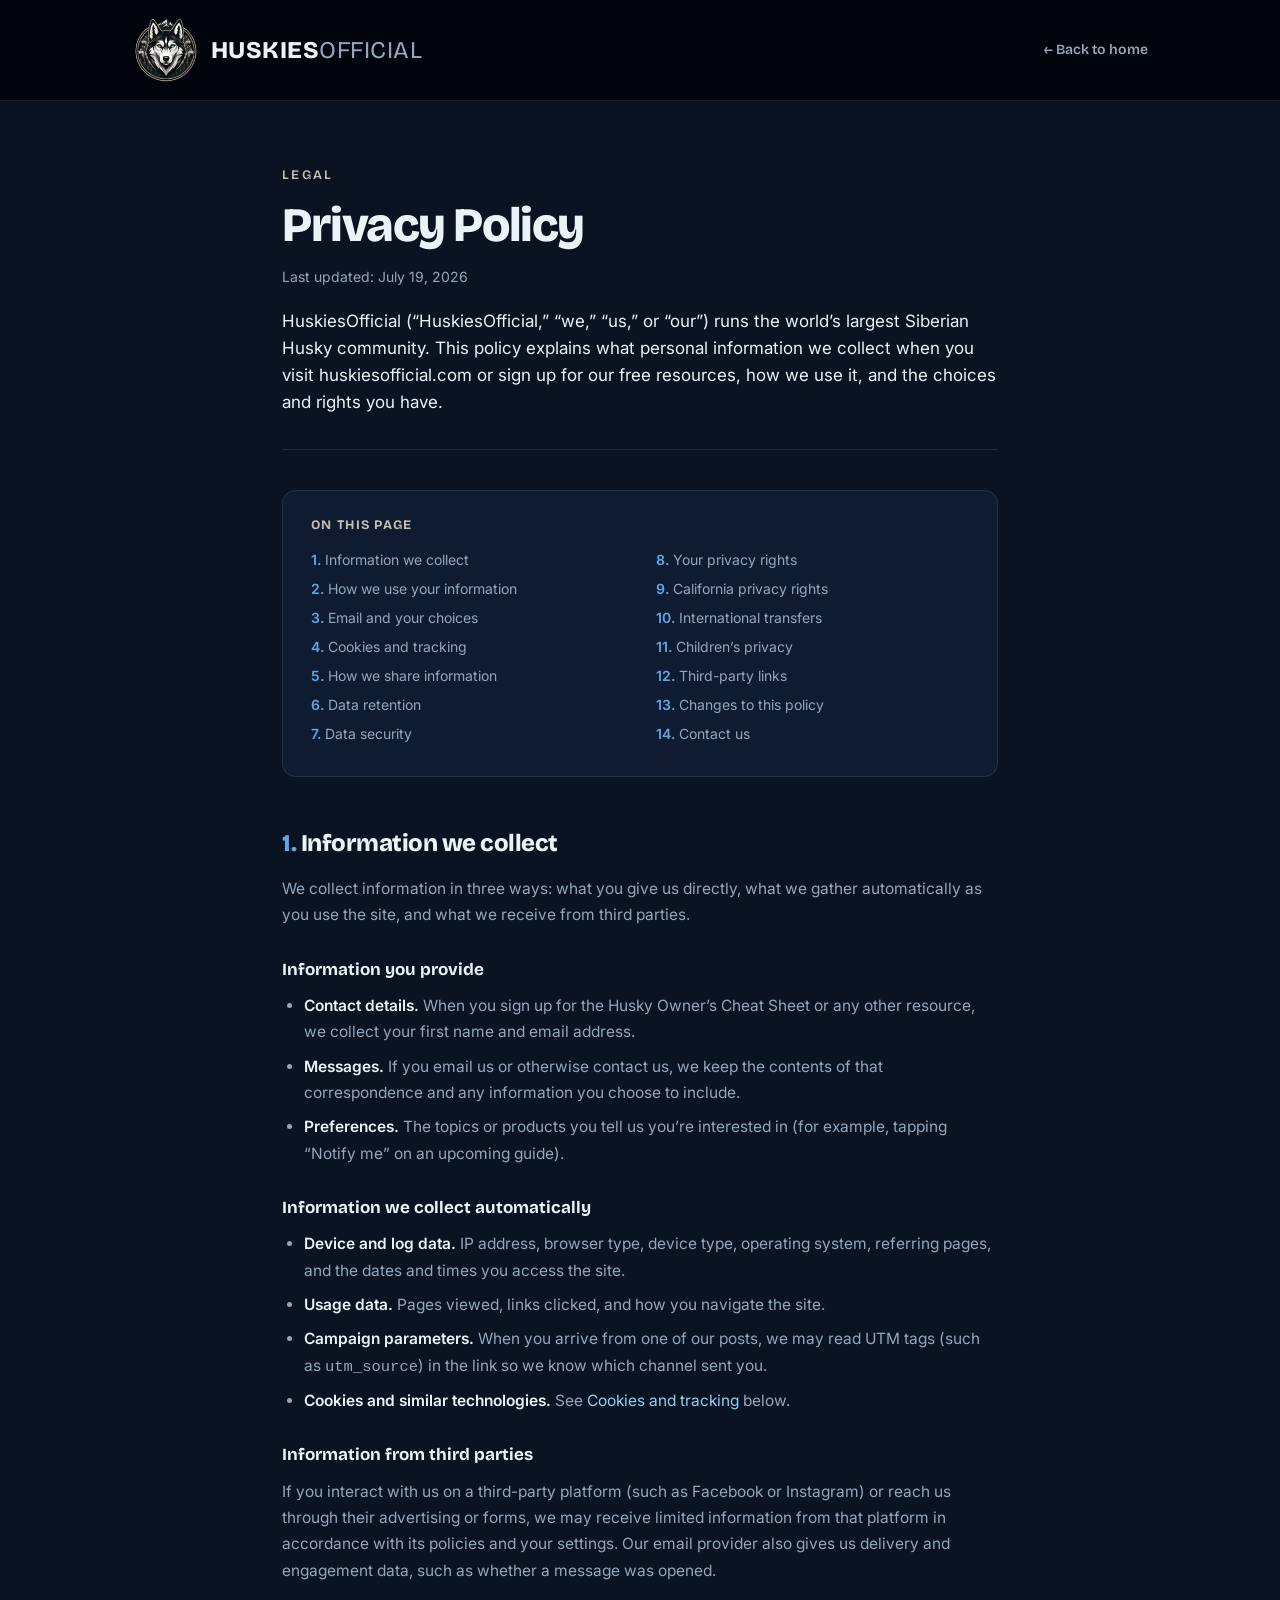
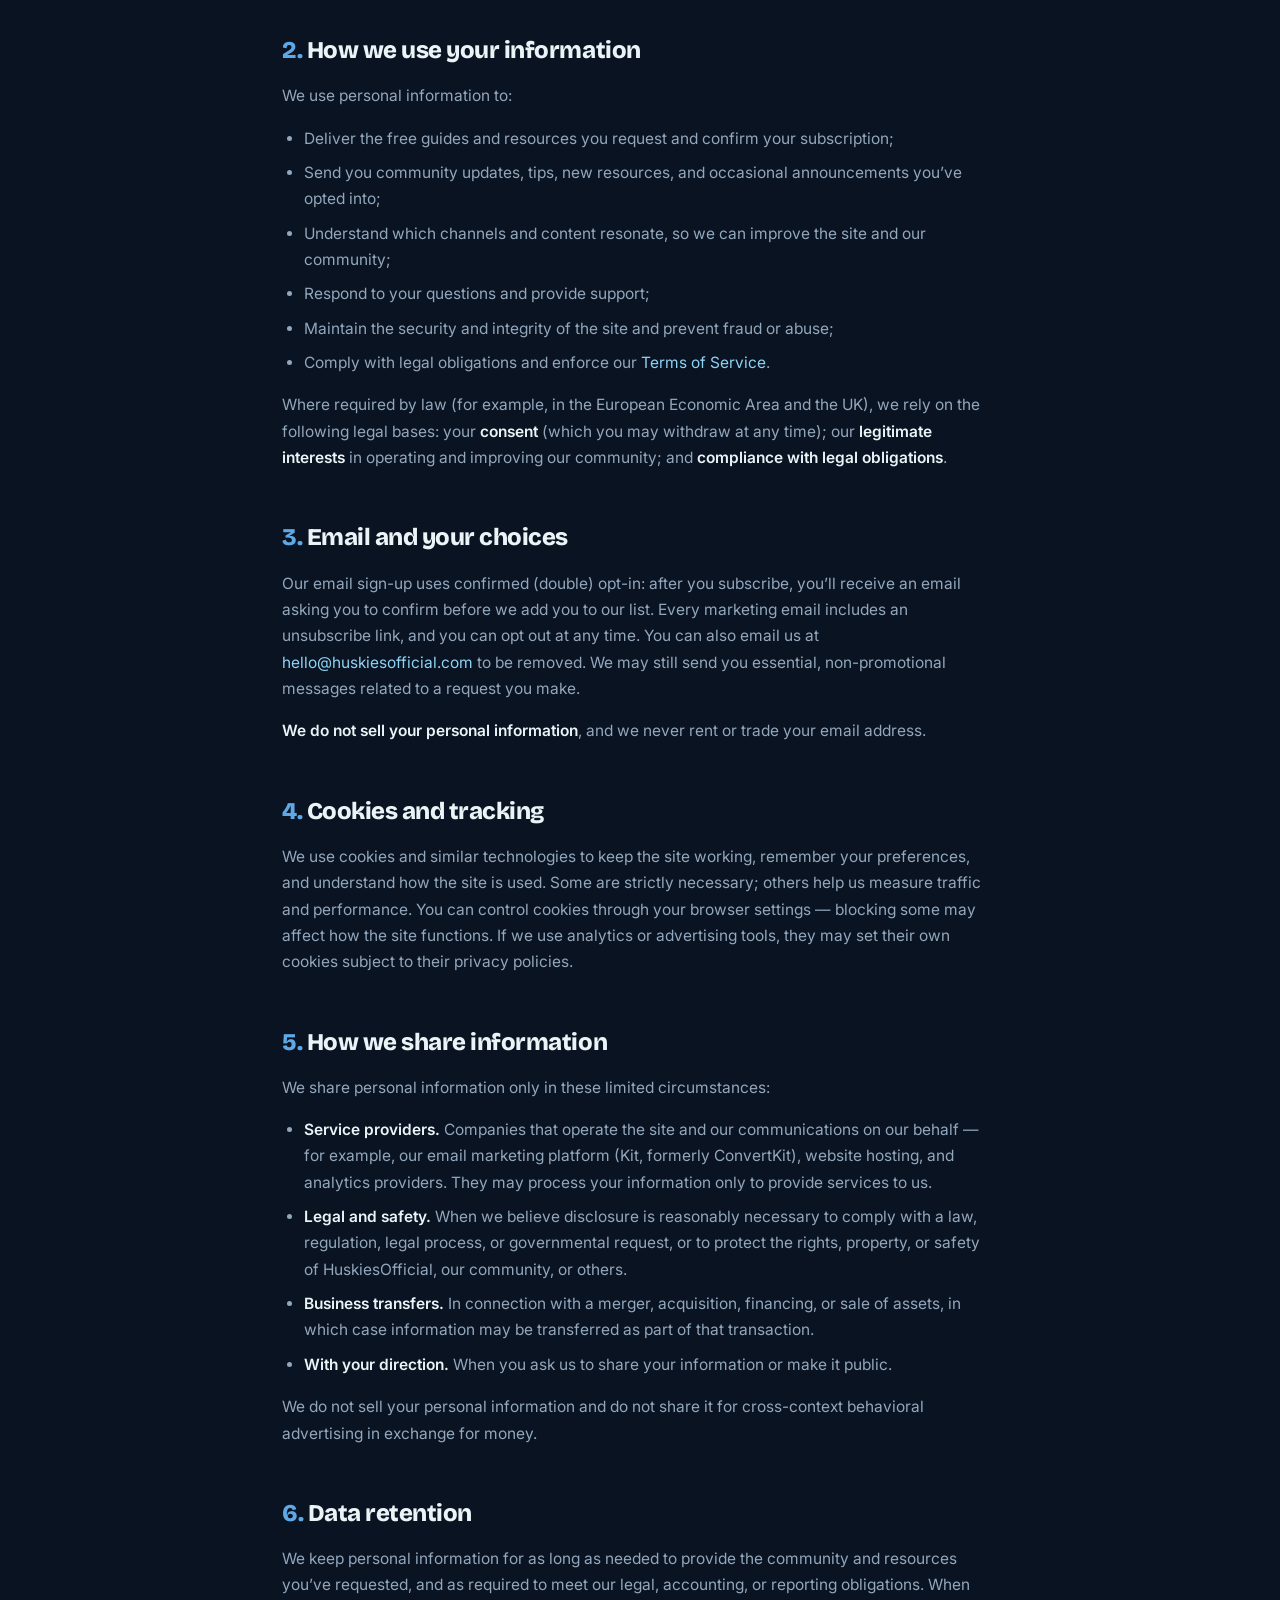
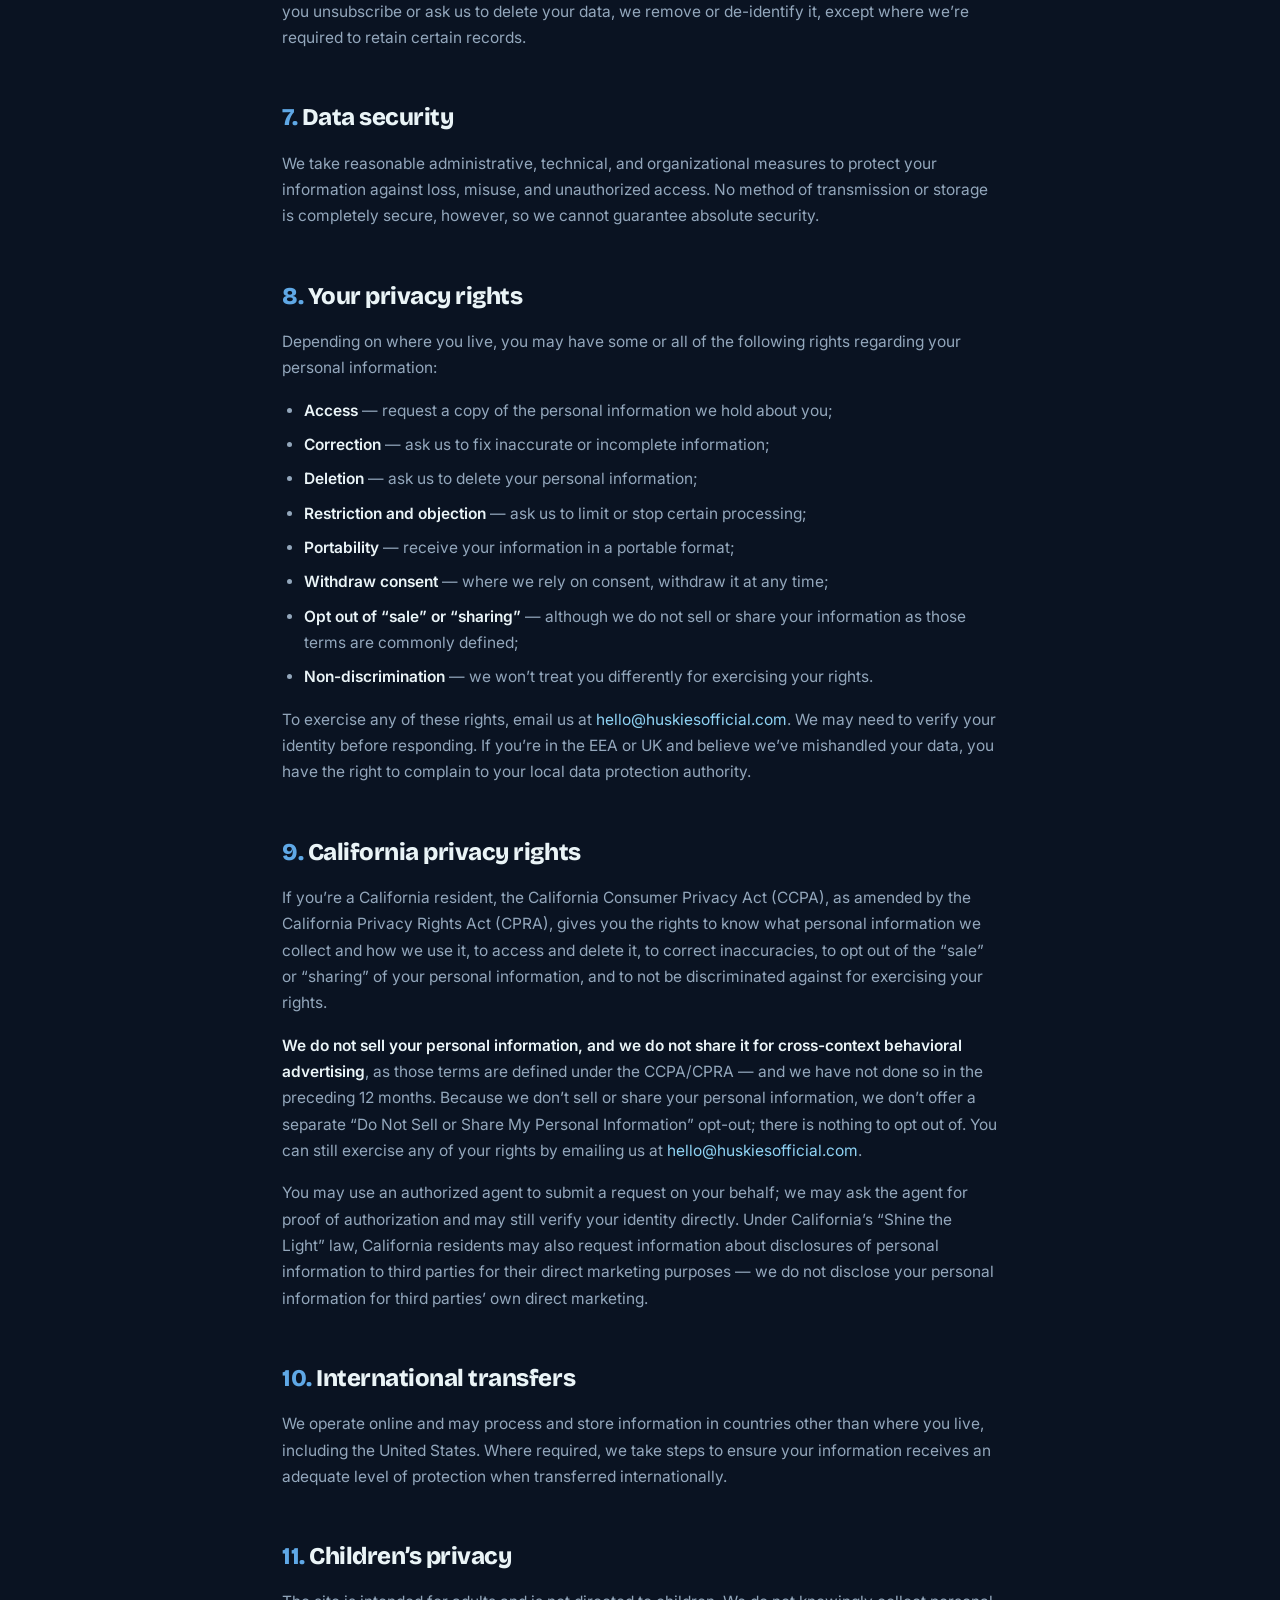
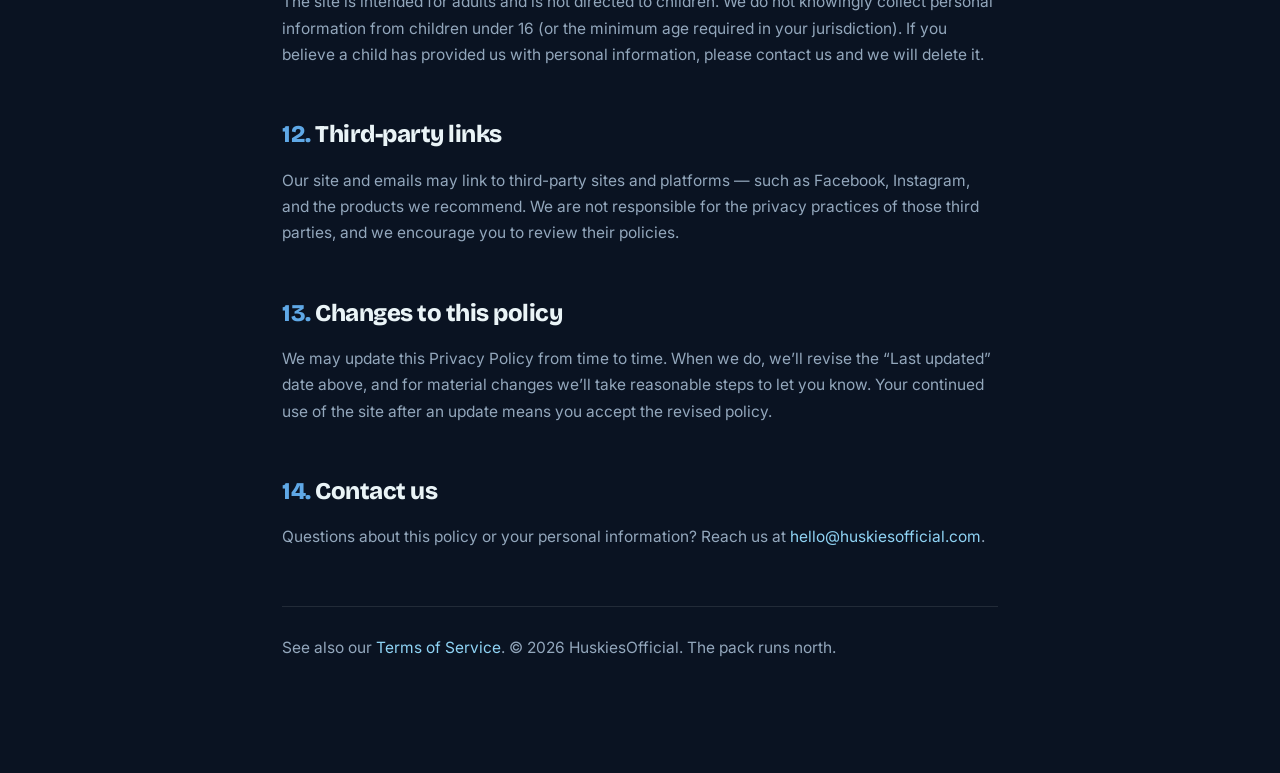
==== Privacy-Policy.html @ 5eb8716a "Add files via upload" ====
<!DOCTYPE html>
<html lang="en">
<head>
<meta charset="UTF-8" />
<meta name="viewport" content="width=device-width, initial-scale=1.0" />
<title>Privacy Policy — HuskiesOfficial</title>
<meta name="description" content="How HuskiesOfficial collects, uses, and protects your personal information." />
<meta name="robots" content="index,follow" />
<link rel="icon" href="assets/favicon.ico" />
<link rel="preconnect" href="https://fonts.googleapis.com" />
<link rel="preconnect" href="https://fonts.gstatic.com" crossorigin />
<link href="https://fonts.googleapis.com/css2?family=Bricolage+Grotesque:opsz,wght@12..96,400;12..96,600;12..96,700;12..96,800&family=Inter:wght@400;500;600&display=swap" rel="stylesheet" />
<link href="huskies.css" rel="stylesheet" />
<link href="legal.css" rel="stylesheet" />
</head>
<body>

<div class="legal-top">
  <div class="wrap">
    <a href="index.html" class="brand"><img class="brand-mark" src="assets/huskiesofficial-mark.png" alt="" /><span class="brand-text">HUSKIES<span class="official">OFFICIAL</span></span></a>
    <a href="index.html" class="legal-back">← Back to home</a>
  </div>
</div>

<div class="legal-wrap">
  <div class="legal-head">
    <span class="eyebrow">Legal</span>
    <h1>Privacy Policy</h1>
    <p class="updated">Last updated: July 19, 2026</p>
    <p class="lede">HuskiesOfficial (“HuskiesOfficial,” “we,” “us,” or “our”) runs the world’s largest Siberian Husky community. This policy explains what personal information we collect when you visit huskiesofficial.com or sign up for our free resources, how we use it, and the choices and rights you have.</p>
  </div>

  <nav class="toc" aria-label="Table of contents">
    <h2>On this page</h2>
    <ol>
      <li><a href="#collect">Information we collect</a></li>
      <li><a href="#use">How we use your information</a></li>
      <li><a href="#email">Email and your choices</a></li>
      <li><a href="#cookies">Cookies and tracking</a></li>
      <li><a href="#share">How we share information</a></li>
      <li><a href="#retention">Data retention</a></li>
      <li><a href="#security">Data security</a></li>
      <li><a href="#rights">Your privacy rights</a></li>
      <li><a href="#california">California privacy rights</a></li>
      <li><a href="#intl">International transfers</a></li>
      <li><a href="#children">Children’s privacy</a></li>
      <li><a href="#thirdparty">Third-party links</a></li>
      <li><a href="#changes">Changes to this policy</a></li>
      <li><a href="#contact">Contact us</a></li>
    </ol>
  </nav>

  <div class="legal-body">
    <h2 id="collect">Information we collect</h2>
    <p>We collect information in three ways: what you give us directly, what we gather automatically as you use the site, and what we receive from third parties.</p>
    <h3>Information you provide</h3>
    <ul>
      <li><strong>Contact details.</strong> When you sign up for the Husky Owner’s Cheat Sheet or any other resource, we collect your first name and email address.</li>
      <li><strong>Messages.</strong> If you email us or otherwise contact us, we keep the contents of that correspondence and any information you choose to include.</li>
      <li><strong>Preferences.</strong> The topics or products you tell us you’re interested in (for example, tapping “Notify me” on an upcoming guide).</li>
    </ul>
    <h3>Information we collect automatically</h3>
    <ul>
      <li><strong>Device and log data.</strong> IP address, browser type, device type, operating system, referring pages, and the dates and times you access the site.</li>
      <li><strong>Usage data.</strong> Pages viewed, links clicked, and how you navigate the site.</li>
      <li><strong>Campaign parameters.</strong> When you arrive from one of our posts, we may read UTM tags (such as <code>utm_source</code>) in the link so we know which channel sent you.</li>
      <li><strong>Cookies and similar technologies.</strong> See <a href="#cookies">Cookies and tracking</a> below.</li>
    </ul>
    <h3>Information from third parties</h3>
    <p>If you interact with us on a third-party platform (such as Facebook or Instagram) or reach us through their advertising or forms, we may receive limited information from that platform in accordance with its policies and your settings. Our email provider also gives us delivery and engagement data, such as whether a message was opened.</p>

    <h2 id="use">How we use your information</h2>
    <p>We use personal information to:</p>
    <ul>
      <li>Deliver the free guides and resources you request and confirm your subscription;</li>
      <li>Send you community updates, tips, new resources, and occasional announcements you’ve opted into;</li>
      <li>Understand which channels and content resonate, so we can improve the site and our community;</li>
      <li>Respond to your questions and provide support;</li>
      <li>Maintain the security and integrity of the site and prevent fraud or abuse;</li>
      <li>Comply with legal obligations and enforce our <a href="Terms-of-Service.html">Terms of Service</a>.</li>
    </ul>
    <p>Where required by law (for example, in the European Economic Area and the UK), we rely on the following legal bases: your <strong>consent</strong> (which you may withdraw at any time); our <strong>legitimate interests</strong> in operating and improving our community; and <strong>compliance with legal obligations</strong>.</p>

    <h2 id="email">Email and your choices</h2>
    <p>Our email sign-up uses confirmed (double) opt-in: after you subscribe, you’ll receive an email asking you to confirm before we add you to our list. Every marketing email includes an unsubscribe link, and you can opt out at any time. You can also email us at <a href="mailto:hello@huskiesofficial.com">hello@huskiesofficial.com</a> to be removed. We may still send you essential, non-promotional messages related to a request you make.</p>
    <p><strong>We do not sell your personal information</strong>, and we never rent or trade your email address.</p>

    <h2 id="cookies">Cookies and tracking</h2>
    <p>We use cookies and similar technologies to keep the site working, remember your preferences, and understand how the site is used. Some are strictly necessary; others help us measure traffic and performance. You can control cookies through your browser settings — blocking some may affect how the site functions. If we use analytics or advertising tools, they may set their own cookies subject to their privacy policies.</p>

    <h2 id="share">How we share information</h2>
    <p>We share personal information only in these limited circumstances:</p>
    <ul>
      <li><strong>Service providers.</strong> Companies that operate the site and our communications on our behalf — for example, our email marketing platform (Kit, formerly ConvertKit), website hosting, and analytics providers. They may process your information only to provide services to us.</li>
      <li><strong>Legal and safety.</strong> When we believe disclosure is reasonably necessary to comply with a law, regulation, legal process, or governmental request, or to protect the rights, property, or safety of HuskiesOfficial, our community, or others.</li>
      <li><strong>Business transfers.</strong> In connection with a merger, acquisition, financing, or sale of assets, in which case information may be transferred as part of that transaction.</li>
      <li><strong>With your direction.</strong> When you ask us to share your information or make it public.</li>
    </ul>
    <p>We do not sell your personal information and do not share it for cross-context behavioral advertising in exchange for money.</p>

    <h2 id="retention">Data retention</h2>
    <p>We keep personal information for as long as needed to provide the community and resources you’ve requested, and as required to meet our legal, accounting, or reporting obligations. When you unsubscribe or ask us to delete your data, we remove or de-identify it, except where we’re required to retain certain records.</p>

    <h2 id="security">Data security</h2>
    <p>We take reasonable administrative, technical, and organizational measures to protect your information against loss, misuse, and unauthorized access. No method of transmission or storage is completely secure, however, so we cannot guarantee absolute security.</p>

    <h2 id="rights">Your privacy rights</h2>
    <p>Depending on where you live, you may have some or all of the following rights regarding your personal information:</p>
    <ul>
      <li><strong>Access</strong> — request a copy of the personal information we hold about you;</li>
      <li><strong>Correction</strong> — ask us to fix inaccurate or incomplete information;</li>
      <li><strong>Deletion</strong> — ask us to delete your personal information;</li>
      <li><strong>Restriction and objection</strong> — ask us to limit or stop certain processing;</li>
      <li><strong>Portability</strong> — receive your information in a portable format;</li>
      <li><strong>Withdraw consent</strong> — where we rely on consent, withdraw it at any time;</li>
      <li><strong>Opt out of “sale” or “sharing”</strong> — although we do not sell or share your information as those terms are commonly defined;</li>
      <li><strong>Non-discrimination</strong> — we won’t treat you differently for exercising your rights.</li>
    </ul>
    <p>To exercise any of these rights, email us at <a href="mailto:hello@huskiesofficial.com">hello@huskiesofficial.com</a>. We may need to verify your identity before responding. If you’re in the EEA or UK and believe we’ve mishandled your data, you have the right to complain to your local data protection authority.</p>

    <h2 id="california">California privacy rights</h2>
    <p>If you’re a California resident, the California Consumer Privacy Act (CCPA), as amended by the California Privacy Rights Act (CPRA), gives you the rights to know what personal information we collect and how we use it, to access and delete it, to correct inaccuracies, to opt out of the “sale” or “sharing” of your personal information, and to not be discriminated against for exercising your rights.</p>
    <p><strong>We do not sell your personal information, and we do not share it for cross-context behavioral advertising</strong>, as those terms are defined under the CCPA/CPRA — and we have not done so in the preceding 12 months. Because we don’t sell or share your personal information, we don’t offer a separate “Do Not Sell or Share My Personal Information” opt-out; there is nothing to opt out of. You can still exercise any of your rights by emailing us at <a href="mailto:hello@huskiesofficial.com">hello@huskiesofficial.com</a>.</p>
    <p>You may use an authorized agent to submit a request on your behalf; we may ask the agent for proof of authorization and may still verify your identity directly. Under California’s “Shine the Light” law, California residents may also request information about disclosures of personal information to third parties for their direct marketing purposes — we do not disclose your personal information for third parties’ own direct marketing.</p>

    <h2 id="intl">International transfers</h2>
    <p>We operate online and may process and store information in countries other than where you live, including the United States. Where required, we take steps to ensure your information receives an adequate level of protection when transferred internationally.</p>

    <h2 id="children">Children’s privacy</h2>
    <p>The site is intended for adults and is not directed to children. We do not knowingly collect personal information from children under 16 (or the minimum age required in your jurisdiction). If you believe a child has provided us with personal information, please contact us and we will delete it.</p>

    <h2 id="thirdparty">Third-party links</h2>
    <p>Our site and emails may link to third-party sites and platforms — such as Facebook, Instagram, and the products we recommend. We are not responsible for the privacy practices of those third parties, and we encourage you to review their policies.</p>

    <h2 id="changes">Changes to this policy</h2>
    <p>We may update this Privacy Policy from time to time. When we do, we’ll revise the “Last updated” date above, and for material changes we’ll take reasonable steps to let you know. Your continued use of the site after an update means you accept the revised policy.</p>

    <h2 id="contact">Contact us</h2>
    <p>Questions about this policy or your personal information? Reach us at <a href="mailto:hello@huskiesofficial.com">hello@huskiesofficial.com</a>.</p>

    <div class="legal-foot">
      <p>See also our <a href="Terms-of-Service.html">Terms of Service</a>. © 2026 HuskiesOfficial. The pack runs north.</p>
    </div>
  </div>
</div>

</body>
</html>
---- huskies.css ----
/* HuskiesOfficial — landing page
   Aligned to Brand Guide v1.0. Dark-mode arctic-night system.
   Color direction: icy blues & snowy whites (husky-blue as primary accent
   in place of the brand's teal/violet, per current direction). Heterochromia
   blue+amber retained as the ownable detail (logo + eye motif only). */
:root{
  /* structural dark-mode surfaces */
  --night:#0A1322;
  --night-2:#0E1B30;
  --night-3:#132238;
  /* icy-blue accent scale (husky-blue → cool cyan) */
  --husky-blue:#5FA8E6;
  --ice-cyan:#8FD3F4;
  --ice-violet:#9FB6FF;
  --husky-amber:#E8A33D;   /* partner to blue — heterochromia only, never alone */
  /* neutrals from the logo system */
  --bone:#C8BEAF;
  --bone-dim:oklch(0.72 0.02 85 / 0.5);
  --ice:#EAF4F7;
  --snow-gray:#93A7BC;
  --line:oklch(1 0 0 / 0.10);
  --line-2:oklch(1 0 0 / 0.16);
  /* layout tokens */
  --wrap:1060px;
  --gutter:22px;
  --pad-y:72px;
  --r-card:14px;
  --r-ctl:10px;
  --r-pill:99px;
}
*{box-sizing:border-box;margin:0;padding:0}
html{scroll-behavior:smooth}
section[id],header[id]{scroll-margin-top:84px}
#join{scroll-margin-top:108px}
.visually-hidden{position:absolute!important;width:1px;height:1px;padding:0;margin:-1px;overflow:hidden;clip:rect(0 0 0 0);white-space:nowrap;border:0}
.hp-field{position:absolute!important;left:-9999px;top:auto;width:1px;height:1px;overflow:hidden}
a:focus-visible,button:focus-visible,input:focus-visible,[tabindex]:focus-visible{outline:2px solid var(--husky-blue);outline-offset:2px;border-radius:4px}
.skip-link{position:fixed;top:-60px;left:12px;z-index:100;background:var(--husky-blue);color:var(--night);font-family:"Bricolage Grotesque",sans-serif;font-weight:700;font-size:14px;padding:10px 16px;border-radius:8px;transition:top .2s}
.skip-link:focus{top:12px}
@media(prefers-reduced-motion:no-preference){body.reveal-on [data-reveal]{opacity:0;transform:translateY(26px);transition:opacity .7s ease,transform .7s cubic-bezier(.22,1,.36,1)}body.reveal-on [data-reveal].in{opacity:1;transform:none}}
body{font-family:"Inter",sans-serif;background:var(--night);color:var(--ice);-webkit-font-smoothing:antialiased;line-height:1.55}
a{color:var(--ice-cyan);text-decoration:none;transition:color .15s}
a:hover{color:var(--husky-blue)}
.wrap{max-width:var(--wrap);margin:0 auto;padding:0 var(--gutter)}
.h-disp{font-family:"Bricolage Grotesque",sans-serif;font-weight:800;letter-spacing:-.02em;line-height:1.02}
.eyebrow{font-family:"Bricolage Grotesque",sans-serif;font-size:13px;font-weight:600;letter-spacing:.18em;text-transform:uppercase;color:var(--bone)}
/* gradient text — reserved for ONE word in the H1 */
.grad{background:linear-gradient(100deg,var(--husky-blue),var(--ice-cyan) 55%,var(--ice-violet));-webkit-background-clip:text;background-clip:text;color:transparent}
.section{padding:var(--pad-y) 0}
.section-head{max-width:600px;margin:0 auto 52px;text-align:center}
.section-head h2{font-family:"Bricolage Grotesque",sans-serif;font-weight:800;font-size:42px;letter-spacing:-.025em;line-height:1.05;margin:14px 0 12px}
.section-head p{font-size:17px;color:var(--snow-gray)}

/* brand lockups (real logo assets) */
.brand{display:inline-flex;align-items:center;gap:11px}
.brand-mark{height:68px;width:68px;display:block}
.brand-text{font-family:"Bricolage Grotesque",sans-serif;font-weight:800;font-size:24px;letter-spacing:.02em;color:var(--ice);line-height:1}
.brand-text .official{font-weight:400;color:var(--snow-gray)}
.footer .brand-mark{height:68px;width:68px}
.hero-badge{width:82px;height:82px;display:block;margin-bottom:22px;filter:drop-shadow(0 8px 24px oklch(0.10 0.03 252 / .6))}
.cta-lockup{height:130px;width:auto;display:block;margin:0 auto 26px}

/* placeholder */
.ph{position:relative;background:repeating-linear-gradient(115deg,#16273f 0 22px,#12213a 22px 44px)}
.ph-label{position:absolute;inset:0;display:flex;align-items:center;justify-content:center;text-align:center;font-family:ui-monospace,"SF Mono",Menlo,monospace;font-size:12px;letter-spacing:.04em;text-transform:uppercase;color:var(--husky-blue);opacity:.65;padding:1em}

/* ============ NAV ============ */
.nav{position:fixed;top:0;left:0;right:0;z-index:30;transition:background .25s,border-color .25s,padding .2s}
.nav.scrolled{background:oklch(0.08 0.03 252 / .82);backdrop-filter:blur(12px);-webkit-backdrop-filter:blur(12px);border-bottom:1px solid var(--line)}
.nav.scrolled .wrap{padding-top:14px;padding-bottom:14px}
.nav .wrap{display:flex;align-items:center;justify-content:space-between;padding-top:22px;padding-bottom:22px}
.nav-links{display:flex;align-items:center;gap:30px}
.nav-links a{font-size:15px;font-weight:500;color:var(--snow-gray)}
.nav-links a:hover{color:var(--ice)}
.nav-cta{font-family:"Bricolage Grotesque",sans-serif;font-size:14px;font-weight:600;color:var(--night)!important;background:var(--husky-blue);padding:10px 18px;border-radius:var(--r-pill)}
.nav-cta:hover{background:var(--ice-cyan)}
.nav-toggle{display:none;flex-direction:column;justify-content:center;gap:5px;width:44px;height:44px;padding:10px;background:none;border:none;cursor:pointer;margin:-10px -10px -10px 0}
.nav-toggle span{display:block;height:2px;width:100%;background:var(--ice);border-radius:2px;transition:transform .25s,opacity .2s}
.nav-toggle[aria-expanded="true"] span:nth-child(1){transform:translateY(7px) rotate(45deg)}
.nav-toggle[aria-expanded="true"] span:nth-child(2){opacity:0}
.nav-toggle[aria-expanded="true"] span:nth-child(3){transform:translateY(-7px) rotate(-45deg)}
.mobile-menu{display:none;flex-direction:column;gap:2px;padding:8px var(--gutter) 18px;background:oklch(0.08 0.03 252 / .92);backdrop-filter:blur(12px);-webkit-backdrop-filter:blur(12px);border-bottom:1px solid var(--line)}
.mobile-menu a{font-family:"Bricolage Grotesque",sans-serif;font-size:17px;font-weight:600;color:var(--ice);padding:13px 4px}
.mobile-menu a.nav-cta{color:var(--night)!important;background:var(--husky-blue);text-align:center;margin-top:8px;padding:13px}

/* ============ AURORA HERO ============ */
.hero{position:relative;min-height:820px;display:flex;flex-direction:column;overflow:hidden;background:var(--night)}
.hero-main{position:relative;z-index:2;flex:1;display:flex;align-items:center;width:100%}
.sky{position:absolute;inset:0;z-index:0;overflow:hidden}
.stars{position:absolute;inset:0;background-image:radial-gradient(1.4px 1.4px at 20% 30%,#fff,transparent),radial-gradient(1.2px 1.2px at 70% 20%,#dfeefc,transparent),radial-gradient(1.3px 1.3px at 40% 60%,#fff,transparent),radial-gradient(1px 1px at 85% 45%,#cfe4f7,transparent),radial-gradient(1.5px 1.5px at 60% 75%,#fff,transparent),radial-gradient(1px 1px at 12% 78%,#dfeefc,transparent),radial-gradient(1.2px 1.2px at 92% 68%,#fff,transparent),radial-gradient(1px 1px at 33% 12%,#cfe4f7,transparent);opacity:.55}
/* zebra stripe motif — signature diagonal from direction 2 */
.zebra{position:absolute;inset:0;background-image:repeating-linear-gradient(115deg,oklch(0.74 0.11 235 / .07) 0 13px,transparent 13px,transparent 30px);mix-blend-mode:screen;pointer-events:none}
.aurora{position:absolute;border-radius:50%;filter:blur(70px);opacity:.55;will-change:transform}
.aurora.a1{width:760px;height:420px;left:-8%;top:-14%;background:radial-gradient(closest-side,oklch(0.72 0.12 235 / .9),transparent);animation:drift1 16s ease-in-out infinite alternate}
.aurora.a2{width:640px;height:380px;right:-6%;top:-6%;background:radial-gradient(closest-side,oklch(0.70 0.10 285 / .8),transparent);animation:drift2 22s ease-in-out infinite alternate}
.aurora.a3{width:520px;height:300px;left:38%;top:-18%;background:radial-gradient(closest-side,oklch(0.80 0.10 205 / .7),transparent);animation:drift1 19s ease-in-out infinite alternate-reverse}
@keyframes drift1{from{transform:translate3d(0,0,0) scale(1)}to{transform:translate3d(60px,40px,0) scale(1.12)}}
@keyframes drift2{from{transform:translate3d(0,0,0) scale(1.05)}to{transform:translate3d(-50px,30px,0) scale(0.95)}}
.ridge{position:absolute;left:0;right:0;bottom:0;z-index:1;width:100%;height:220px;display:block}
.hero-scrim{position:absolute;inset:0;z-index:1;background:linear-gradient(180deg,oklch(0.12 0.03 252 / .35) 0%,transparent 30%,oklch(0.10 0.03 252 / .55) 78%,var(--night) 100%)}
.hero-main .wrap{display:grid;grid-template-columns:1.05fr 430px;gap:52px;align-items:center;width:100%;padding-top:120px;padding-bottom:44px}
/* docked community band */
.hero-band{position:relative;z-index:3;width:100%;padding:20px 0 28px;border-top:1px solid var(--line);background:oklch(0.08 0.03 252 / .5);backdrop-filter:blur(8px);-webkit-backdrop-filter:blur(8px)}
.striphead{display:flex;align-items:center;justify-content:space-between;margin-bottom:14px}
.striphead .t{font-family:"Bricolage Grotesque",sans-serif;font-weight:600;font-size:13px;letter-spacing:.12em;text-transform:uppercase;color:var(--husky-blue)}
.striphead .live{display:inline-flex;align-items:center;gap:7px;font-size:12.5px;color:var(--snow-gray)}
.striphead .live i{width:7px;height:7px;border-radius:50%;background:#5fe6a8;box-shadow:0 0 8px #5fe6a8;display:block}
.hero-band .feed-nav{background:var(--night-2)}
.hero-band .fpost{flex-basis:210px}
.hero-copy .eyebrow{display:block;margin-bottom:20px}
.hero h1{font-family:"Bricolage Grotesque",sans-serif;font-weight:800;font-size:76px;line-height:.98;letter-spacing:-.035em;margin-bottom:22px}
.hero-lede{font-size:20px;line-height:1.5;color:var(--ice);max-width:470px}
.hero-lede strong{color:#fff}

/* capture card (no shadow — 1px border per brand) */
.capture{background:var(--night-2);border:1px solid var(--line-2);border-radius:var(--r-card);padding:32px}
.capture.flash{animation:captureFlash 1.4s ease}
@keyframes captureFlash{0%,100%{box-shadow:0 0 0 0 oklch(0.68 0.11 245 / 0)}30%{box-shadow:0 0 0 4px oklch(0.68 0.11 245 / .5)}}
.capture-badge{display:inline-flex;align-items:center;gap:7px;font-family:"Bricolage Grotesque",sans-serif;font-size:12px;font-weight:600;letter-spacing:.1em;text-transform:uppercase;color:var(--husky-blue);border:1px solid var(--line-2);padding:6px 12px;border-radius:var(--r-pill);margin-bottom:16px}
.capture h2{font-family:"Bricolage Grotesque",sans-serif;font-size:25px;font-weight:800;letter-spacing:-.02em;line-height:1.12;margin-bottom:9px}
.capture-sub{font-size:14.5px;color:var(--snow-gray);margin-bottom:20px;line-height:1.45}
.form{display:flex;flex-direction:column;gap:10px}
.form-row{display:grid;grid-template-columns:1fr 1fr;gap:10px}
.form-row .input{width:100%;min-width:0}
.input{font-family:inherit;font-size:16px;padding:15px 16px;border-radius:var(--r-ctl);border:1px solid var(--line-2);background:oklch(1 0 0 / 0.06);color:#fff;outline:none;transition:border-color .15s,background .15s}
.input::placeholder{color:var(--snow-gray)}
.input:focus{border-color:var(--husky-blue);background:oklch(1 0 0 / 0.10)}
.btn{font-family:"Bricolage Grotesque",sans-serif;font-size:16px;font-weight:600;color:var(--night);background:var(--husky-blue);border:none;border-radius:var(--r-ctl);padding:15px;cursor:pointer;transition:transform .12s,background .15s,box-shadow .15s,opacity .15s}
.btn:hover:not(:disabled){transform:translateY(-1px);background:var(--ice-cyan);box-shadow:0 12px 30px -12px oklch(0.68 0.11 245 / .7)}
.btn:disabled{opacity:.5;cursor:not-allowed}
.capture-fine{font-size:12px;color:var(--snow-gray);margin-top:13px;line-height:1.5}
.form-err{font-size:13px;color:oklch(0.72 0.17 25);margin-top:2px}
.success{display:flex;gap:12px;align-items:flex-start;padding:4px 2px}
.success .check{flex:none;width:32px;height:32px;border-radius:50%;background:var(--husky-blue);color:var(--night);display:grid;place-items:center;font-weight:800}
.success strong{display:block;font-size:16px;font-family:"Bricolage Grotesque",sans-serif}
.success p{font-size:13.5px;color:var(--snow-gray);margin-top:3px}

/* ============ STAT BAR ============ */
.statbar{background:var(--night-2);border-top:1px solid var(--line);border-bottom:1px solid var(--line)}
.statbar .wrap{display:flex;align-items:center;gap:46px}
.stat-lead{flex:none;display:flex;flex-direction:column;gap:8px;padding:34px 46px 34px 0;border-right:1px solid var(--line)}
.stat-eyebrow{font-family:"Bricolage Grotesque",sans-serif;font-size:12px;font-weight:600;letter-spacing:.16em;text-transform:uppercase;color:var(--husky-blue)}
.stat-lead strong{font-family:"Bricolage Grotesque",sans-serif;font-size:66px;font-weight:800;letter-spacing:-.03em;line-height:.85;color:var(--ice)}
.stat-lead-sub{font-size:14px;color:var(--snow-gray);max-width:210px;line-height:1.4}
.stat-break{flex:1;display:grid;grid-template-columns:repeat(4,1fr);gap:20px}
.stat-break .stat{padding:0;border:none;gap:4px;display:flex;flex-direction:column}
.stat-break .stat b{font-family:"Bricolage Grotesque",sans-serif;font-size:27px;font-weight:800;letter-spacing:-.02em;line-height:1;color:var(--ice)}
.stat span{font-size:13.5px;color:var(--snow-gray)}

/* ============ CARDS (cheat sheet / soon) ============ */
.cards-3,.pack-grid,.soon-grid,.gear-grid{display:grid;grid-template-columns:repeat(3,1fr);gap:20px}
.gcard{background:var(--night-2);border:1px solid var(--line);border-radius:var(--r-card);padding:30px 26px;transition:border-color .18s,transform .2s ease,box-shadow .2s ease}
.gcard:hover{border-color:var(--line-2);transform:translateY(-4px);box-shadow:0 18px 44px -26px oklch(0.06 0.03 252 / .95)}
.gcard .ic{font-size:26px;width:54px;height:54px;border-radius:12px;background:oklch(0.68 0.11 245 / .12);display:grid;place-items:center;margin-bottom:20px}
.gcard .ic svg{width:28px;height:28px;stroke:var(--husky-blue);fill:none}
.gcard h3{font-family:"Bricolage Grotesque",sans-serif;font-size:20px;font-weight:800;letter-spacing:-.01em;margin-bottom:10px}
.gcard p{font-size:15px;color:var(--snow-gray);line-height:1.55}

/* ============ FIND YOUR PACK ============ */
.den{position:relative;background:var(--night-2);border:1px solid var(--line);border-radius:var(--r-card);overflow:hidden;display:flex;flex-direction:column;transition:border-color .18s,transform .2s ease,box-shadow .2s ease}
.den:hover{border-color:var(--line-2);transform:translateY(-4px);box-shadow:0 18px 44px -26px oklch(0.06 0.03 252 / .95)}
.den-photo{height:180px;overflow:hidden}.den-photo img{width:100%;height:100%;object-fit:cover;display:block}
.den-tag{position:absolute;top:14px;left:14px;font-family:"Bricolage Grotesque",sans-serif;font-size:11px;font-weight:600;letter-spacing:.06em;text-transform:uppercase;color:var(--night);background:var(--ice-cyan);padding:5px 11px;border-radius:var(--r-pill);z-index:2}
.den-body{padding:24px 26px 28px;display:flex;flex-direction:column;flex:1}
.den-body h3{font-family:"Bricolage Grotesque",sans-serif;font-size:21px;font-weight:800;letter-spacing:-.01em;margin-bottom:10px}
.den-body p{font-size:14.5px;color:var(--snow-gray);line-height:1.55;flex:1}
.den-link{margin-top:18px;font-family:"Bricolage Grotesque",sans-serif;font-weight:600;font-size:15px}

/* ============ COMMUNITY FEED (filmstrip carousel) ============ */
.feed{position:relative}
.feed-track{display:flex;gap:16px;overflow-x:auto;scroll-snap-type:x mandatory;scroll-behavior:smooth;padding:4px;-ms-overflow-style:none;scrollbar-width:none}
.feed-track::-webkit-scrollbar{display:none}
.fpost{position:relative;flex:0 0 258px;scroll-snap-align:start;display:block;background:var(--night-3);border:1px solid var(--line);border-radius:var(--r-card);overflow:hidden;cursor:pointer;transition:transform .18s,border-color .18s}
.fpost:hover{transform:translateY(-4px);border-color:var(--line-2)}
.fpost-img{position:relative;width:100%;aspect-ratio:1/1;background:repeating-linear-gradient(115deg,#16273f 0 22px,#12213a 22px 44px)}
.fpost-img img{width:100%;height:100%;object-fit:cover;display:block}
.fpost-img .lbl{position:absolute;inset:0;display:flex;align-items:center;justify-content:center;font-family:ui-monospace,"SF Mono",Menlo,monospace;font-size:11px;letter-spacing:.04em;text-transform:uppercase;color:var(--husky-blue);opacity:.6;text-align:center;padding:1em}
.fsrc{position:absolute;top:10px;right:10px;width:26px;height:26px;border-radius:50%;display:grid;place-items:center;font-family:"Bricolage Grotesque",sans-serif;font-weight:800;font-size:13px;color:#fff;z-index:2}
.fsrc.fb{background:oklch(0.55 0.15 265 / .92)}
.fsrc.ig{background:linear-gradient(135deg,#8a3ab9,#e95950 55%,#fccc63)}
.fpost-cap{position:absolute;left:0;right:0;bottom:0;padding:26px 14px 12px;font-size:13px;line-height:1.4;color:#fff;background:linear-gradient(0deg,oklch(0.08 0.03 252 / .92),transparent);opacity:0;transition:opacity .2s}
.fpost:hover .fpost-cap{opacity:1}
.fpost-likes{display:flex;align-items:center;gap:5px;font-size:12.5px;color:var(--ice);margin-top:6px;font-weight:600}
.feed-nav{position:absolute;top:calc(50% - 20px);transform:translateY(-50%);width:46px;height:46px;border-radius:50%;background:var(--night-2);border:1px solid var(--line-2);color:var(--ice);font-size:20px;display:grid;place-items:center;cursor:pointer;z-index:4;transition:background .15s,border-color .15s}
.feed-nav:hover{background:var(--night-3);border-color:var(--husky-blue)}
.feed-nav.prev{left:-14px}
.feed-nav.next{right:-14px}
.feed-foot{display:flex;justify-content:center;margin-top:26px}
.feed-cta{font-family:"Bricolage Grotesque",sans-serif;font-weight:600;font-size:15px;color:var(--night);background:var(--husky-blue);border-radius:var(--r-pill);padding:12px 24px}
.feed-cta:hover{background:var(--ice-cyan)}
@media(max-width:900px){.fpost{flex-basis:72vw}.feed-nav{display:none}}

/* ============ RITUALS ============ */
.rituals{background:var(--night-2)}
.ritual-grid{display:grid;grid-template-columns:repeat(4,1fr);gap:16px}
.ritual{background:var(--night-3);border:1px solid var(--line);border-radius:var(--r-card);padding:24px 22px}
.ritual .day{font-family:"Bricolage Grotesque",sans-serif;font-size:17px;font-weight:800;color:var(--ice-cyan);margin-bottom:7px}
.ritual p{font-size:14px;color:var(--snow-gray)}

/* ============ COMING SOON ============ */
.soon{background:var(--night-2);border:1px solid var(--line);border-radius:var(--r-card);padding:30px 26px;display:flex;flex-direction:column;transition:border-color .18s,transform .2s ease,box-shadow .2s ease}
.soon:hover{border-color:var(--line-2);transform:translateY(-4px);box-shadow:0 18px 44px -26px oklch(0.06 0.03 252 / .95)}
/* ============ FAQ ============ */
.faq-list{max-width:760px;margin:0 auto;display:flex;flex-direction:column;gap:12px}
.faq{background:var(--night-2);border:1px solid var(--line);border-radius:var(--r-card);overflow:hidden;transition:border-color .18s}
.faq[open]{border-color:var(--line-2)}
.faq summary{list-style:none;cursor:pointer;padding:22px 26px;font-family:"Bricolage Grotesque",sans-serif;font-weight:700;font-size:17px;color:var(--ice);display:flex;justify-content:space-between;align-items:center;gap:18px;transition:color .15s}
.faq summary::-webkit-details-marker{display:none}
.faq summary::after{content:"+";font-size:24px;font-weight:400;line-height:1;color:var(--husky-blue);flex:none}
.faq[open] summary::after{content:"\2013"}
.faq summary:hover{color:var(--ice-cyan)}
.faq-a{padding:0 26px 22px;font-size:15px;color:var(--snow-gray);line-height:1.6}
.soon .tag{align-self:flex-start;font-family:"Bricolage Grotesque",sans-serif;font-size:11px;font-weight:600;letter-spacing:.08em;text-transform:uppercase;color:var(--ice-violet);border:1px solid var(--line-2);padding:5px 11px;border-radius:var(--r-pill);margin-bottom:18px}
.soon h3{font-family:"Bricolage Grotesque",sans-serif;font-size:20px;font-weight:800;letter-spacing:-.01em;margin-bottom:10px}
.soon p{font-size:14.5px;color:var(--snow-gray);line-height:1.55;flex:1;margin-bottom:20px}
.notify{font-family:"Bricolage Grotesque",sans-serif;font-size:14.5px;font-weight:600;color:var(--ice);background:transparent;border:1px solid var(--line-2);border-radius:var(--r-ctl);padding:12px;cursor:pointer;transition:background .15s,border-color .15s,color .15s}
.notify:hover{background:oklch(1 0 0 / 0.05);border-color:var(--husky-blue)}
.notify.on{background:oklch(0.68 0.11 245 / .14);border-color:var(--husky-blue);color:var(--ice-cyan)}

/* ============ GEAR (dormant → affiliate-on) ============ */
.gear{background:var(--night-2)}
body:not(.affiliate-on) .gear{display:none}
.gitem{background:var(--night-3);border:1px solid var(--line);border-radius:var(--r-card);overflow:hidden}
.gitem-photo{height:170px}
.gitem-body{padding:24px 26px 26px}
.gitem-body h3{font-family:"Bricolage Grotesque",sans-serif;font-size:19px;font-weight:800;margin-bottom:9px}
.gitem-body p{font-size:14.5px;color:var(--snow-gray);line-height:1.55;margin-bottom:16px}
.gear-note{text-align:center;font-size:13px;color:var(--snow-gray);max-width:660px;margin:40px auto 0;line-height:1.6}

/* ============ FINAL CTA ============ */
.finalcta{position:relative;overflow:hidden;text-align:center;padding:110px 0;background:var(--night)}
.finalcta .sky{z-index:0}
.finalcta-scrim{position:absolute;inset:0;z-index:1;background:linear-gradient(180deg,var(--night) 0%,oklch(0.11 0.03 252 / .4) 45%,var(--night) 100%)}
.finalcta .wrap{position:relative;z-index:2}
.finalcta h2{font-family:"Bricolage Grotesque",sans-serif;font-size:52px;font-weight:800;letter-spacing:-.03em;line-height:1.02;margin-bottom:16px}
.finalcta p{font-size:18px;color:var(--snow-gray);max-width:500px;margin:0 auto 30px}
.finalcta .form{flex-direction:row;max-width:500px;margin:0 auto}
.finalcta .input{flex:1}
.finalcta .btn{padding:15px 26px;white-space:nowrap}
.finalcta .capture-fine{text-align:center}

/* ============ FOOTER ============ */
.footer{background:var(--night-2);border-top:1px solid var(--line);padding:46px 0 38px}
.footer .wrap{display:flex;align-items:center;justify-content:space-between;flex-wrap:wrap;gap:22px}
.footer-nav{display:flex;gap:26px}
.footer-nav a{font-size:14.5px;color:var(--snow-gray);font-weight:500}
.footer-nav a:hover{color:var(--ice)}
.footer-copy{width:100%;font-size:13px;color:var(--snow-gray);padding-top:26px;margin-top:26px;border-top:1px solid var(--line)}

/* ============ RESPONSIVE (mobile-first environments) ============ */
@media(max-width:900px){
  .hero-main .wrap{grid-template-columns:1fr;gap:36px;padding-top:104px;padding-bottom:36px}
  .hero h1{font-size:54px}
  .section{padding:56px 0}
  .section-head h2{font-size:34px}
  .cards-3,.pack-grid,.soon-grid,.gear-grid{grid-template-columns:1fr}
  .ritual-grid{grid-template-columns:repeat(2,1fr)}
  .statbar .wrap{flex-direction:column;align-items:stretch;gap:0}
  .stat-lead{border-right:none;border-bottom:1px solid var(--line);padding:28px 0;align-items:flex-start}
  .stat-break{grid-template-columns:repeat(2,1fr);gap:22px;padding:26px 0}
  .nav-links a:not(.nav-cta){display:none}
  .finalcta h2{font-size:38px}
  .finalcta .form{flex-direction:column}
  .form-row{grid-template-columns:1fr}
}
@media(max-width:560px){
  :root{--gutter:16px}
  .has-menu .nav-links{display:none}
  .has-menu .nav-toggle{display:flex}
  .mobile-menu.open{display:flex}
  .brand{gap:9px}
  .brand-mark{height:44px;width:44px}
  .footer .brand-mark{height:52px;width:52px}
  .brand-text{font-size:19px}
  .nav .wrap{padding-top:13px;padding-bottom:13px}
  .nav.scrolled .wrap{padding-top:11px;padding-bottom:11px}
  .nav-cta{font-size:13px;padding:9px 13px}
  .hero{min-height:auto}
  .hero-main .wrap{padding-top:84px;gap:28px}
  .hero h1{font-size:44px}
  .hero-lede{font-size:17px}
  .capture{padding:22px}
  .capture h2{font-size:22px}
  .section{padding:48px 0}
  .section-head{margin-bottom:38px}
  .section-head h2{font-size:29px}
  .section-head p{font-size:16px}
  .stat-lead{padding:26px 0}
  .stat-lead strong{font-size:52px}
  .stat-break{gap:16px}
  .stat-break .stat b{font-size:24px}
  .finalcta h2{font-size:31px}
  .cta-lockup{height:104px}
}
@media(max-width:380px){
  .brand-text{font-size:0;gap:0}
  .brand-text .official{font-size:0}
  .hero h1{font-size:39px}
}

/* motion accessibility — brand rule */
@media(prefers-reduced-motion:reduce){
  .aurora{animation:none!important}
}
---- legal.css ----
/* Legal pages (Privacy, Terms) — shares tokens/fonts with huskies.css */
.legal-top{position:sticky;top:0;z-index:20;background:oklch(0.08 0.03 252 / .82);backdrop-filter:blur(12px);-webkit-backdrop-filter:blur(12px);border-bottom:1px solid var(--line)}
.legal-top .wrap{display:flex;align-items:center;justify-content:space-between;padding-top:16px;padding-bottom:16px}
.legal-back{font-family:"Bricolage Grotesque",sans-serif;font-size:14px;font-weight:600;color:var(--snow-gray)}
.legal-back:hover{color:var(--ice)}
.legal-wrap{max-width:760px;margin:0 auto;padding:64px var(--gutter) 96px}
.legal-head{border-bottom:1px solid var(--line);padding-bottom:32px;margin-bottom:40px}
.legal-head .eyebrow{display:block;margin-bottom:16px}
.legal-head h1{font-family:"Bricolage Grotesque",sans-serif;font-weight:800;font-size:48px;line-height:1.02;letter-spacing:-.03em;margin-bottom:16px}
.legal-head .updated{font-size:14px;color:var(--snow-gray)}
.legal-head .lede{font-size:17px;color:var(--ice);line-height:1.6;margin-top:20px}
.toc{background:var(--night-2);border:1px solid var(--line);border-radius:var(--r-card);padding:24px 28px;margin-bottom:48px}
.toc h2{font-family:"Bricolage Grotesque",sans-serif;font-size:13px;font-weight:700;letter-spacing:.1em;text-transform:uppercase;color:var(--bone);margin-bottom:14px}
.toc ol{list-style:none;counter-reset:toc;columns:2;column-gap:32px}
.toc li{counter-increment:toc;font-size:14px;line-height:1.5;margin-bottom:8px;break-inside:avoid}
.toc li a{color:var(--snow-gray)}
.toc li a:hover{color:var(--ice-cyan)}
.toc li a::before{content:counter(toc) ". ";color:var(--husky-blue);font-weight:600}
.legal-body h2{font-family:"Bricolage Grotesque",sans-serif;font-weight:800;font-size:24px;letter-spacing:-.02em;margin:48px 0 14px;scroll-margin-top:80px;counter-increment:sec}
.legal-body h2::before{content:counter(sec) ". ";color:var(--husky-blue)}
.legal-body{counter-reset:sec}
.legal-body h3{font-family:"Bricolage Grotesque",sans-serif;font-weight:700;font-size:17px;margin:28px 0 10px;color:var(--ice)}
.legal-body p{font-size:15.5px;line-height:1.7;color:var(--snow-gray);margin-bottom:16px}
.legal-body ul{margin:0 0 16px 0;padding-left:22px}
.legal-body li{font-size:15.5px;line-height:1.7;color:var(--snow-gray);margin-bottom:8px}
.legal-body strong{color:var(--ice);font-weight:600}
.legal-body a{color:var(--ice-cyan)}
.legal-body a:hover{color:var(--husky-blue)}
.legal-note{background:oklch(0.72 0.11 245 / .08);border:1px solid oklch(0.72 0.11 245 / .35);border-radius:12px;padding:18px 22px;margin:24px 0}
.legal-note p{margin:0;color:var(--ice)}
.legal-foot{border-top:1px solid var(--line);margin-top:56px;padding-top:28px;font-size:14px;color:var(--snow-gray)}
.legal-foot a{color:var(--ice-cyan)}
@media(max-width:640px){.legal-head h1{font-size:36px}.toc ol{columns:1}}
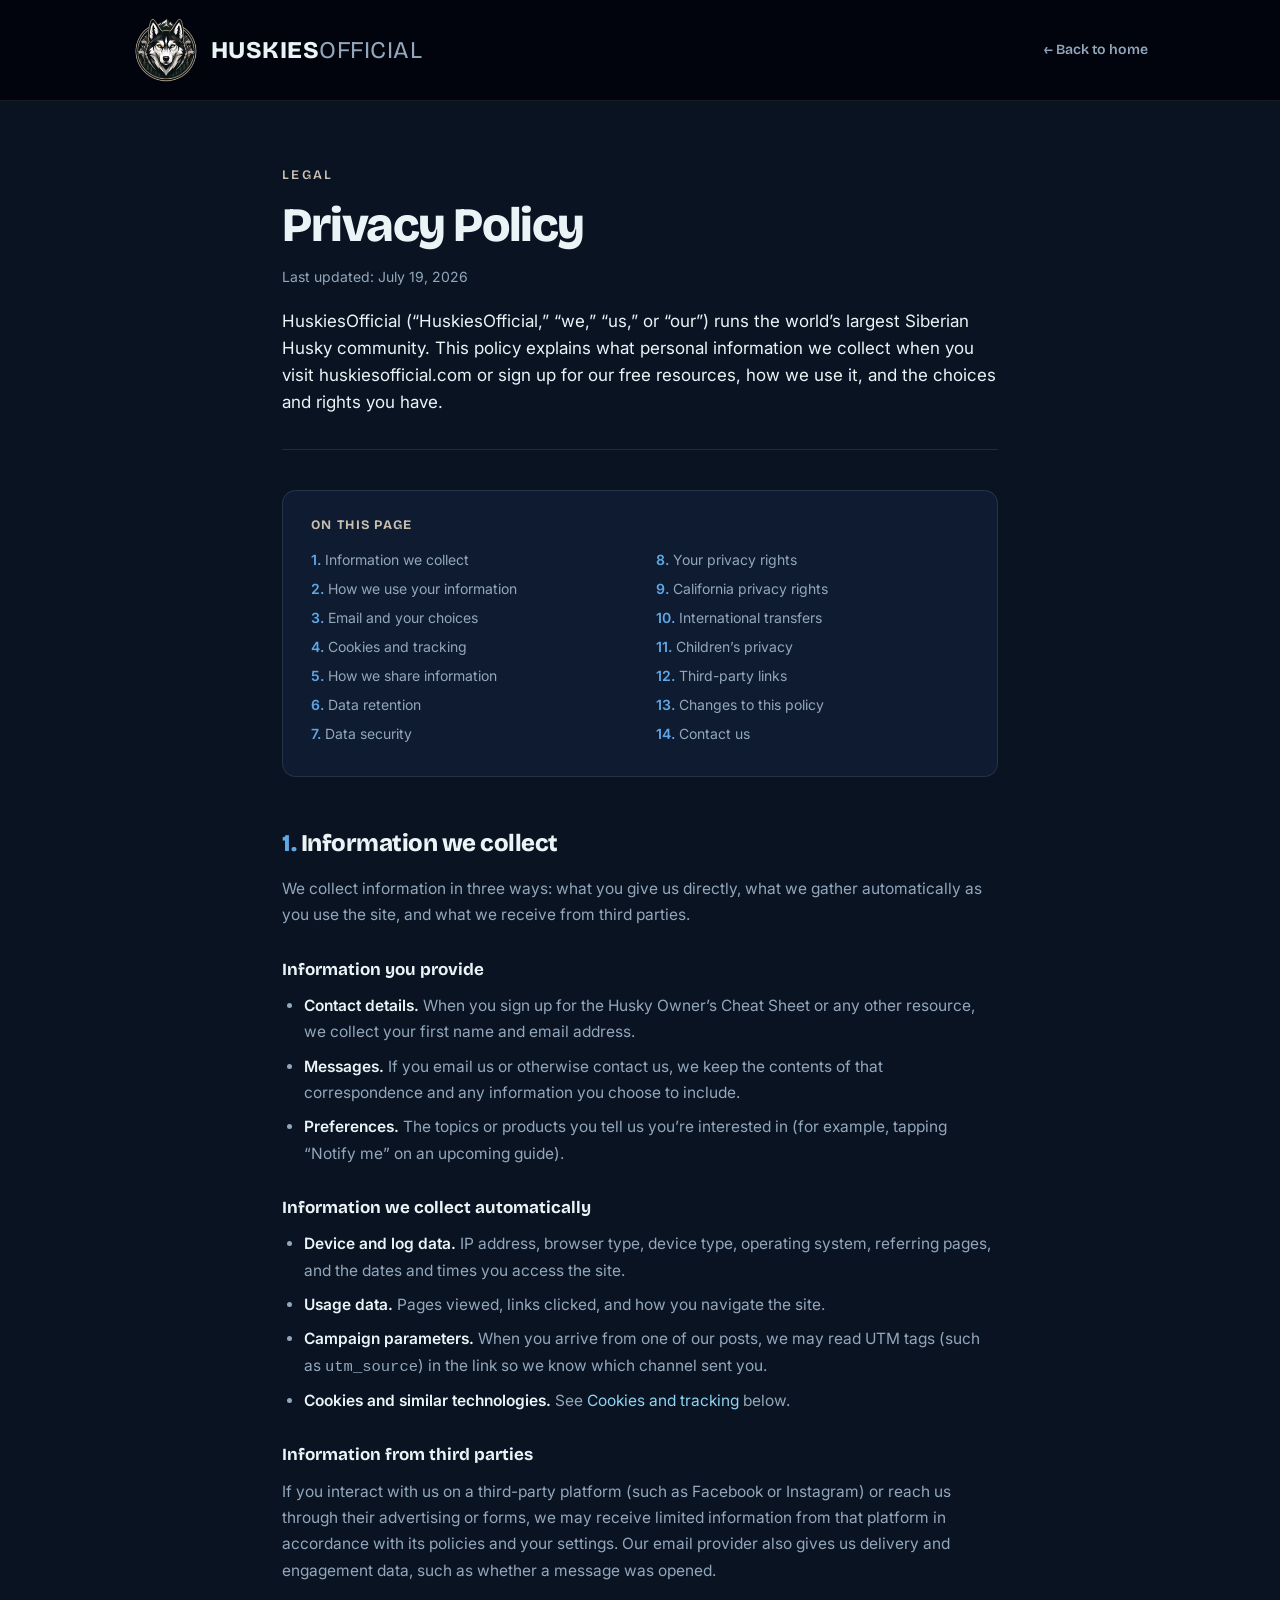
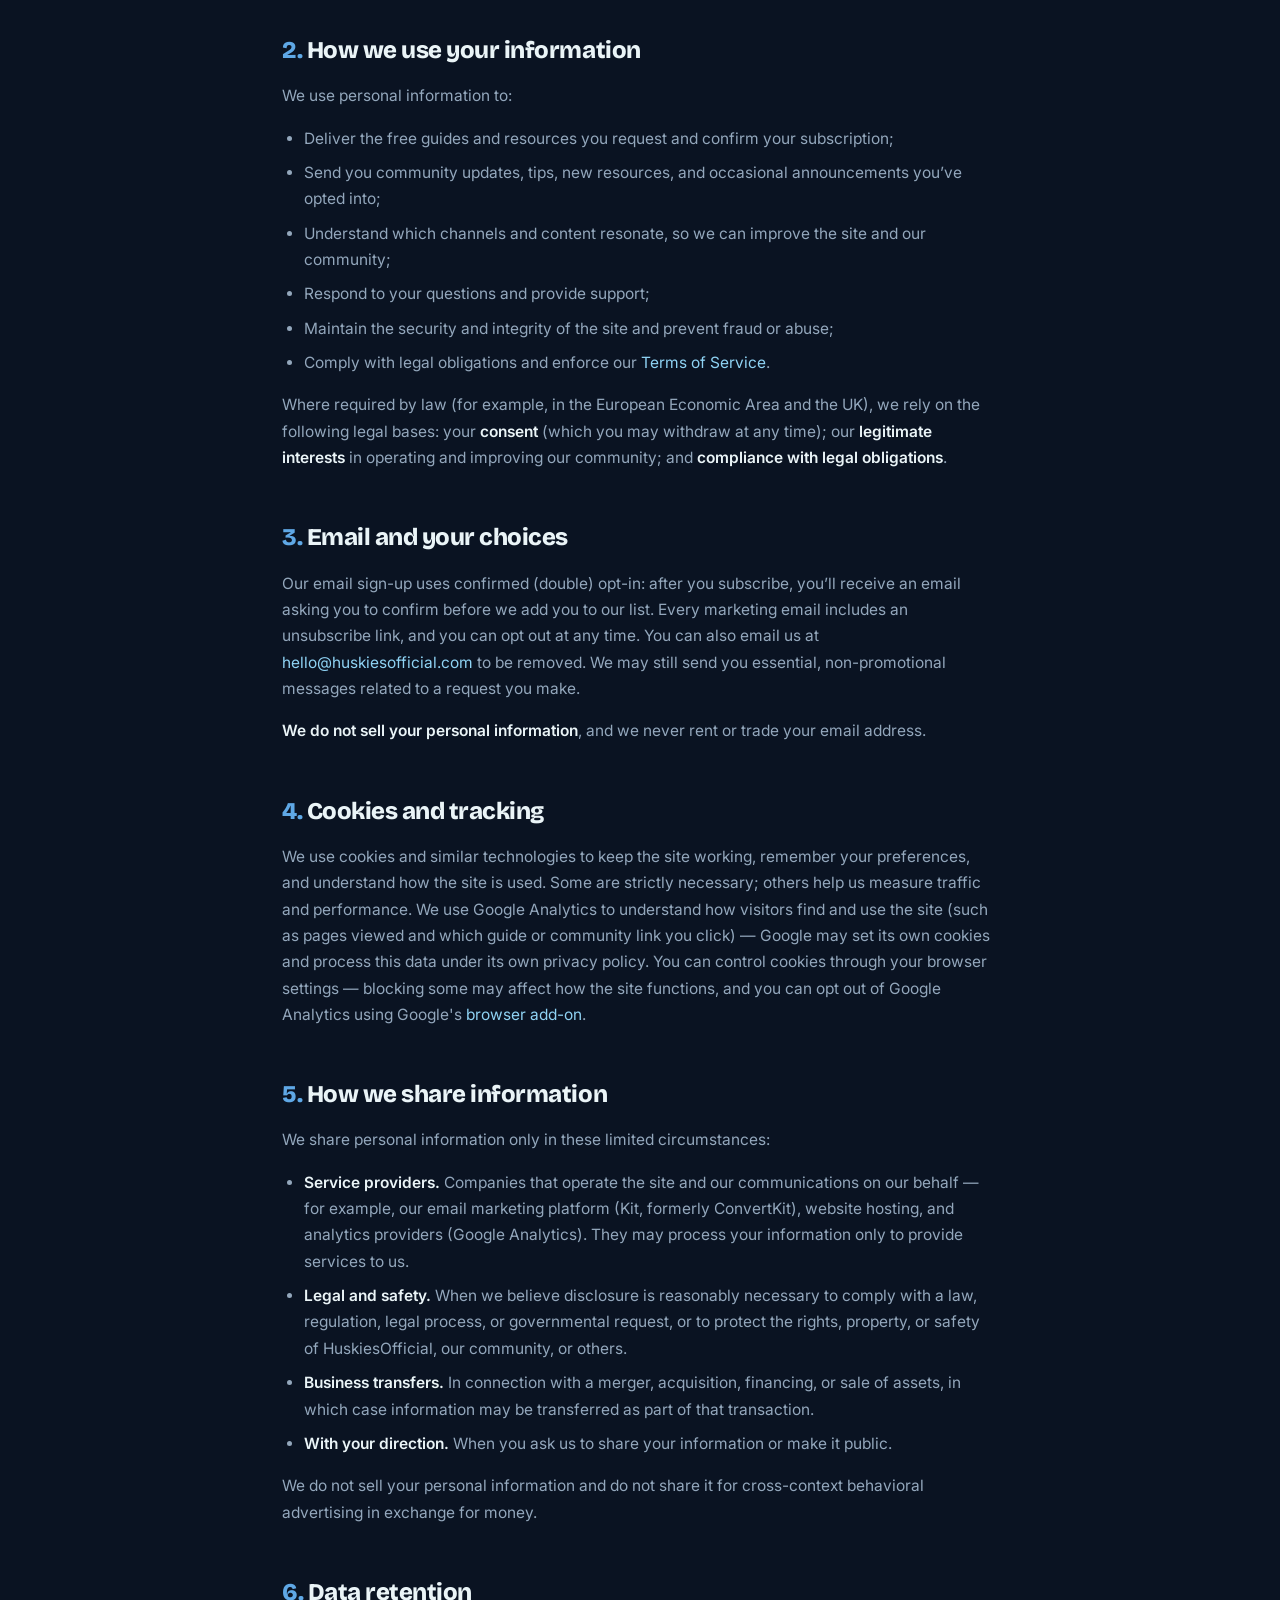
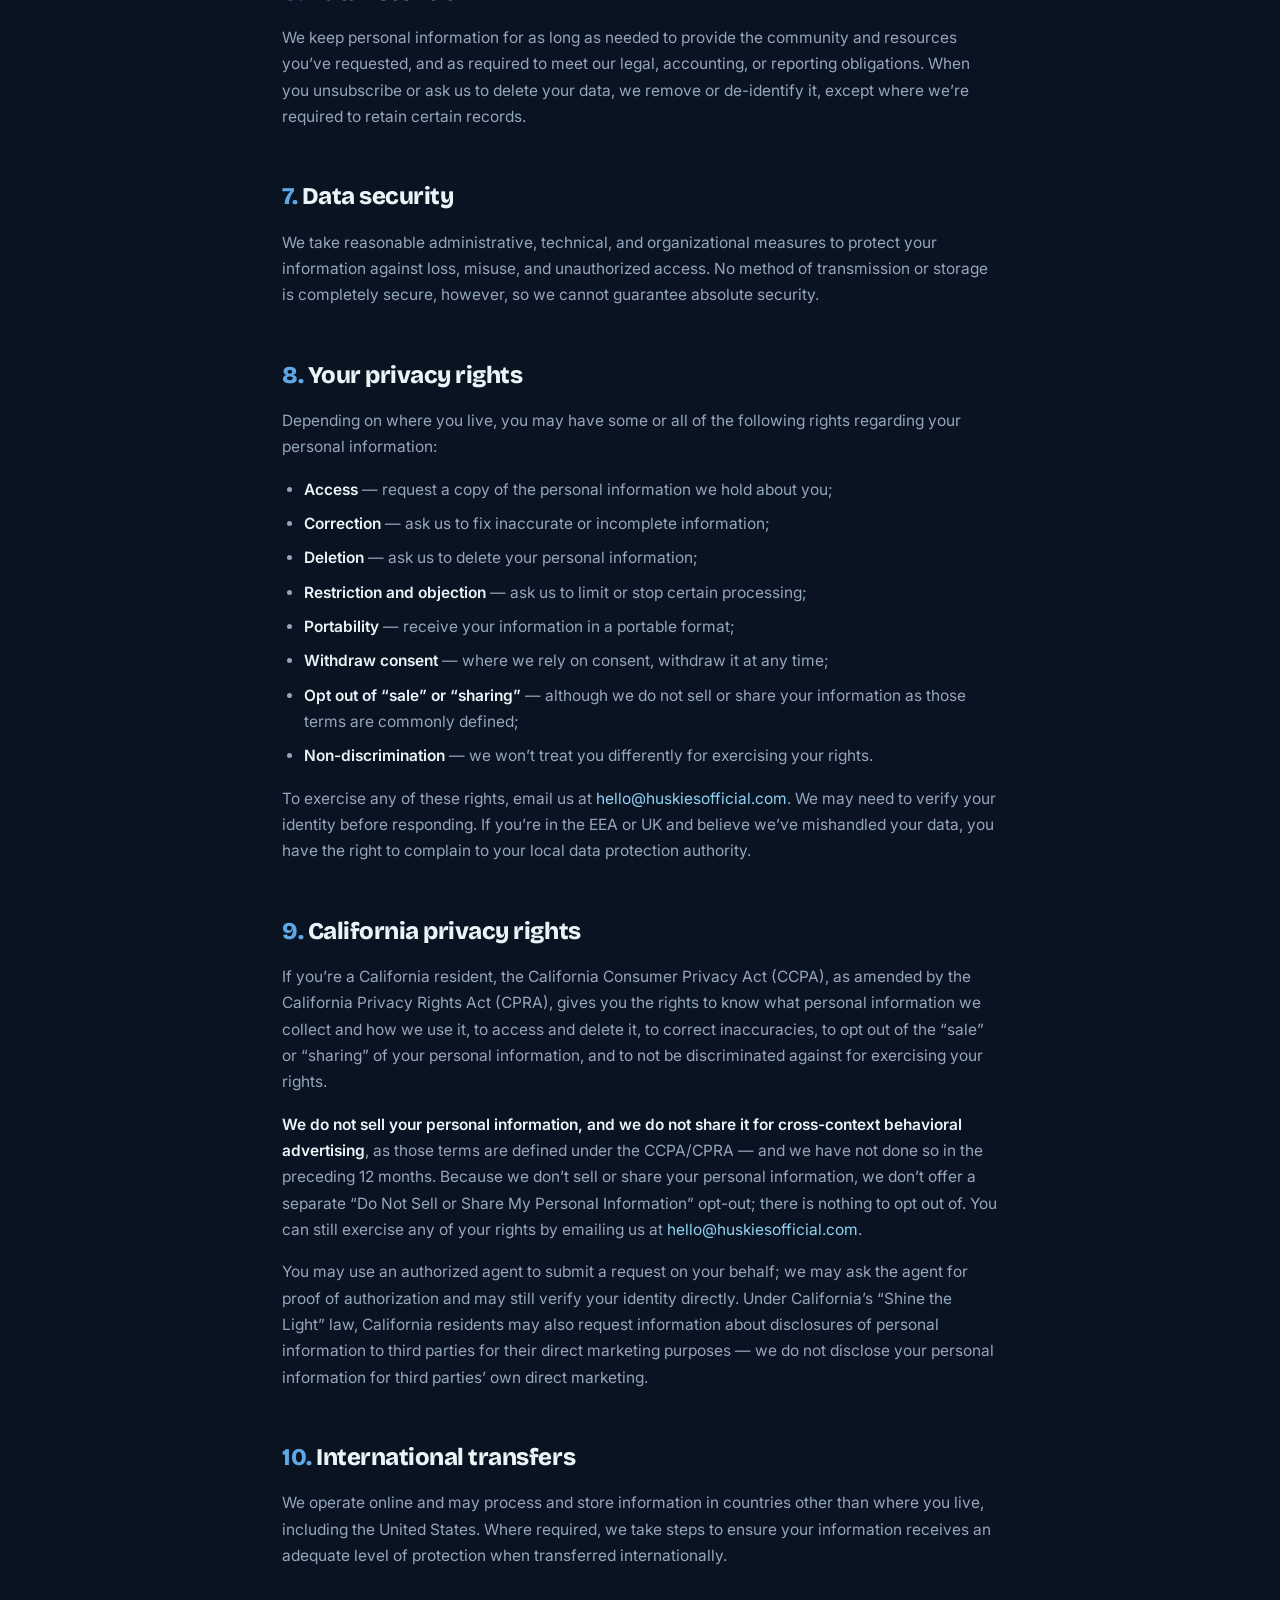
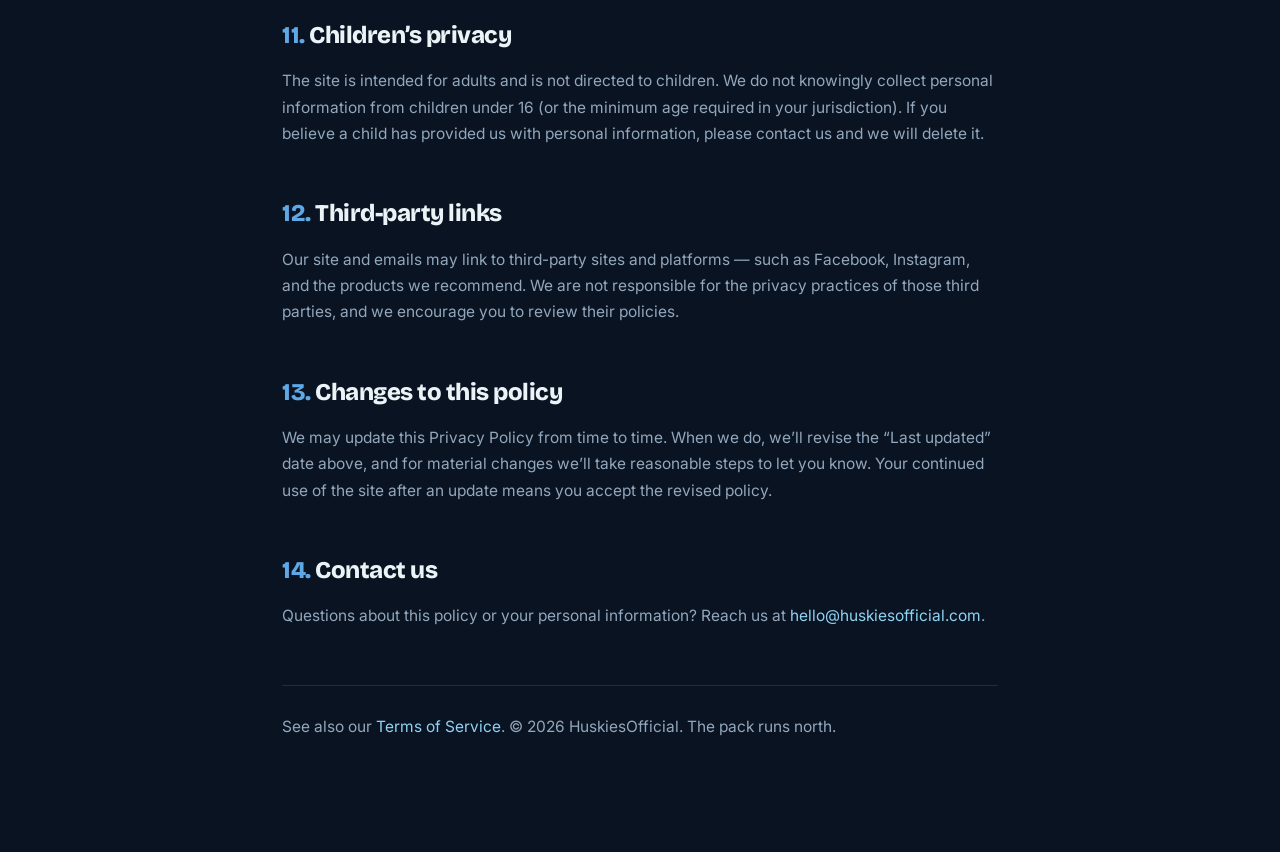
==== commit 5d83cb12: "Add Google Analytics (GA4) tracking - Add gtag.js snippet (G-TGG1J96M3M) to all four pages - Track s" ====
--- a/Privacy-Policy.html
+++ b/Privacy-Policy.html
@@ -1,6 +1,14 @@
 <!DOCTYPE html>
 <html lang="en">
 <head>
+<!-- Google tag (gtag.js) -->
+<script async src="https://www.googletagmanager.com/gtag/js?id=G-TGG1J96M3M"></script>
+<script>
+  window.dataLayer = window.dataLayer || [];
+  function gtag(){dataLayer.push(arguments);}
+  gtag('js', new Date());
+  gtag('config', 'G-TGG1J96M3M');
+</script>
 <meta charset="UTF-8" />
 <meta name="viewport" content="width=device-width, initial-scale=1.0" />
 <title>Privacy Policy — HuskiesOfficial</title>
@@ -86,12 +94,12 @@
     <p><strong>We do not sell your personal information</strong>, and we never rent or trade your email address.</p>
 
     <h2 id="cookies">Cookies and tracking</h2>
-    <p>We use cookies and similar technologies to keep the site working, remember your preferences, and understand how the site is used. Some are strictly necessary; others help us measure traffic and performance. You can control cookies through your browser settings — blocking some may affect how the site functions. If we use analytics or advertising tools, they may set their own cookies subject to their privacy policies.</p>
+    <p>We use cookies and similar technologies to keep the site working, remember your preferences, and understand how the site is used. Some are strictly necessary; others help us measure traffic and performance. We use Google Analytics to understand how visitors find and use the site (such as pages viewed and which guide or community link you click) — Google may set its own cookies and process this data under its own privacy policy. You can control cookies through your browser settings — blocking some may affect how the site functions, and you can opt out of Google Analytics using Google's <a href="https://tools.google.com/dlpage/gaoptout" target="_blank" rel="noopener">browser add-on</a>.</p>
 
     <h2 id="share">How we share information</h2>
     <p>We share personal information only in these limited circumstances:</p>
     <ul>
-      <li><strong>Service providers.</strong> Companies that operate the site and our communications on our behalf — for example, our email marketing platform (Kit, formerly ConvertKit), website hosting, and analytics providers. They may process your information only to provide services to us.</li>
+      <li><strong>Service providers.</strong> Companies that operate the site and our communications on our behalf — for example, our email marketing platform (Kit, formerly ConvertKit), website hosting, and analytics providers (Google Analytics). They may process your information only to provide services to us.</li>
       <li><strong>Legal and safety.</strong> When we believe disclosure is reasonably necessary to comply with a law, regulation, legal process, or governmental request, or to protect the rights, property, or safety of HuskiesOfficial, our community, or others.</li>
       <li><strong>Business transfers.</strong> In connection with a merger, acquisition, financing, or sale of assets, in which case information may be transferred as part of that transaction.</li>
       <li><strong>With your direction.</strong> When you ask us to share your information or make it public.</li>
--- a/huskies.css
+++ b/huskies.css
@@ -57,8 +57,6 @@
 .brand-text{font-family:"Bricolage Grotesque",sans-serif;font-weight:800;font-size:24px;letter-spacing:.02em;color:var(--ice);line-height:1}
 .brand-text .official{font-weight:400;color:var(--snow-gray)}
 .footer .brand-mark{height:68px;width:68px}
-.hero-badge{width:82px;height:82px;display:block;margin-bottom:22px;filter:drop-shadow(0 8px 24px oklch(0.10 0.03 252 / .6))}
-.cta-lockup{height:130px;width:auto;display:block;margin:0 auto 26px}
 
 /* placeholder */
 .ph{position:relative;background:repeating-linear-gradient(115deg,#16273f 0 22px,#12213a 22px 44px)}
@@ -96,15 +94,12 @@
 .aurora.a3{width:520px;height:300px;left:38%;top:-18%;background:radial-gradient(closest-side,oklch(0.80 0.10 205 / .7),transparent);animation:drift1 19s ease-in-out infinite alternate-reverse}
 @keyframes drift1{from{transform:translate3d(0,0,0) scale(1)}to{transform:translate3d(60px,40px,0) scale(1.12)}}
 @keyframes drift2{from{transform:translate3d(0,0,0) scale(1.05)}to{transform:translate3d(-50px,30px,0) scale(0.95)}}
-.ridge{position:absolute;left:0;right:0;bottom:0;z-index:1;width:100%;height:220px;display:block}
 .hero-scrim{position:absolute;inset:0;z-index:1;background:linear-gradient(180deg,oklch(0.12 0.03 252 / .35) 0%,transparent 30%,oklch(0.10 0.03 252 / .55) 78%,var(--night) 100%)}
 .hero-main .wrap{display:grid;grid-template-columns:1.05fr 430px;gap:52px;align-items:center;width:100%;padding-top:120px;padding-bottom:44px}
 /* docked community band */
 .hero-band{position:relative;z-index:3;width:100%;padding:20px 0 28px;border-top:1px solid var(--line);background:oklch(0.08 0.03 252 / .5);backdrop-filter:blur(8px);-webkit-backdrop-filter:blur(8px)}
 .striphead{display:flex;align-items:center;justify-content:space-between;margin-bottom:14px}
 .striphead .t{font-family:"Bricolage Grotesque",sans-serif;font-weight:600;font-size:13px;letter-spacing:.12em;text-transform:uppercase;color:var(--husky-blue)}
-.striphead .live{display:inline-flex;align-items:center;gap:7px;font-size:12.5px;color:var(--snow-gray)}
-.striphead .live i{width:7px;height:7px;border-radius:50%;background:#5fe6a8;box-shadow:0 0 8px #5fe6a8;display:block}
 .hero-band .feed-nav{background:var(--night-2)}
 .hero-band .fpost{flex-basis:210px}
 .hero-copy .eyebrow{display:block;margin-bottom:20px}
@@ -185,13 +180,9 @@
 .feed-nav:hover{background:var(--night-3);border-color:var(--husky-blue)}
 .feed-nav.prev{left:-14px}
 .feed-nav.next{right:-14px}
-.feed-foot{display:flex;justify-content:center;margin-top:26px}
-.feed-cta{font-family:"Bricolage Grotesque",sans-serif;font-weight:600;font-size:15px;color:var(--night);background:var(--husky-blue);border-radius:var(--r-pill);padding:12px 24px}
-.feed-cta:hover{background:var(--ice-cyan)}
 @media(max-width:900px){.fpost{flex-basis:72vw}.feed-nav{display:none}}
 
 /* ============ RITUALS ============ */
-.rituals{background:var(--night-2)}
 .ritual-grid{display:grid;grid-template-columns:repeat(4,1fr);gap:16px}
 .ritual{background:var(--night-3);border:1px solid var(--line);border-radius:var(--r-card);padding:24px 22px}
 .ritual .day{font-family:"Bricolage Grotesque",sans-serif;font-size:17px;font-weight:800;color:var(--ice-cyan);margin-bottom:7px}
@@ -290,7 +281,6 @@
   .stat-break{gap:16px}
   .stat-break .stat b{font-size:24px}
   .finalcta h2{font-size:31px}
-  .cta-lockup{height:104px}
 }
 @media(max-width:380px){
   .brand-text{font-size:0;gap:0}
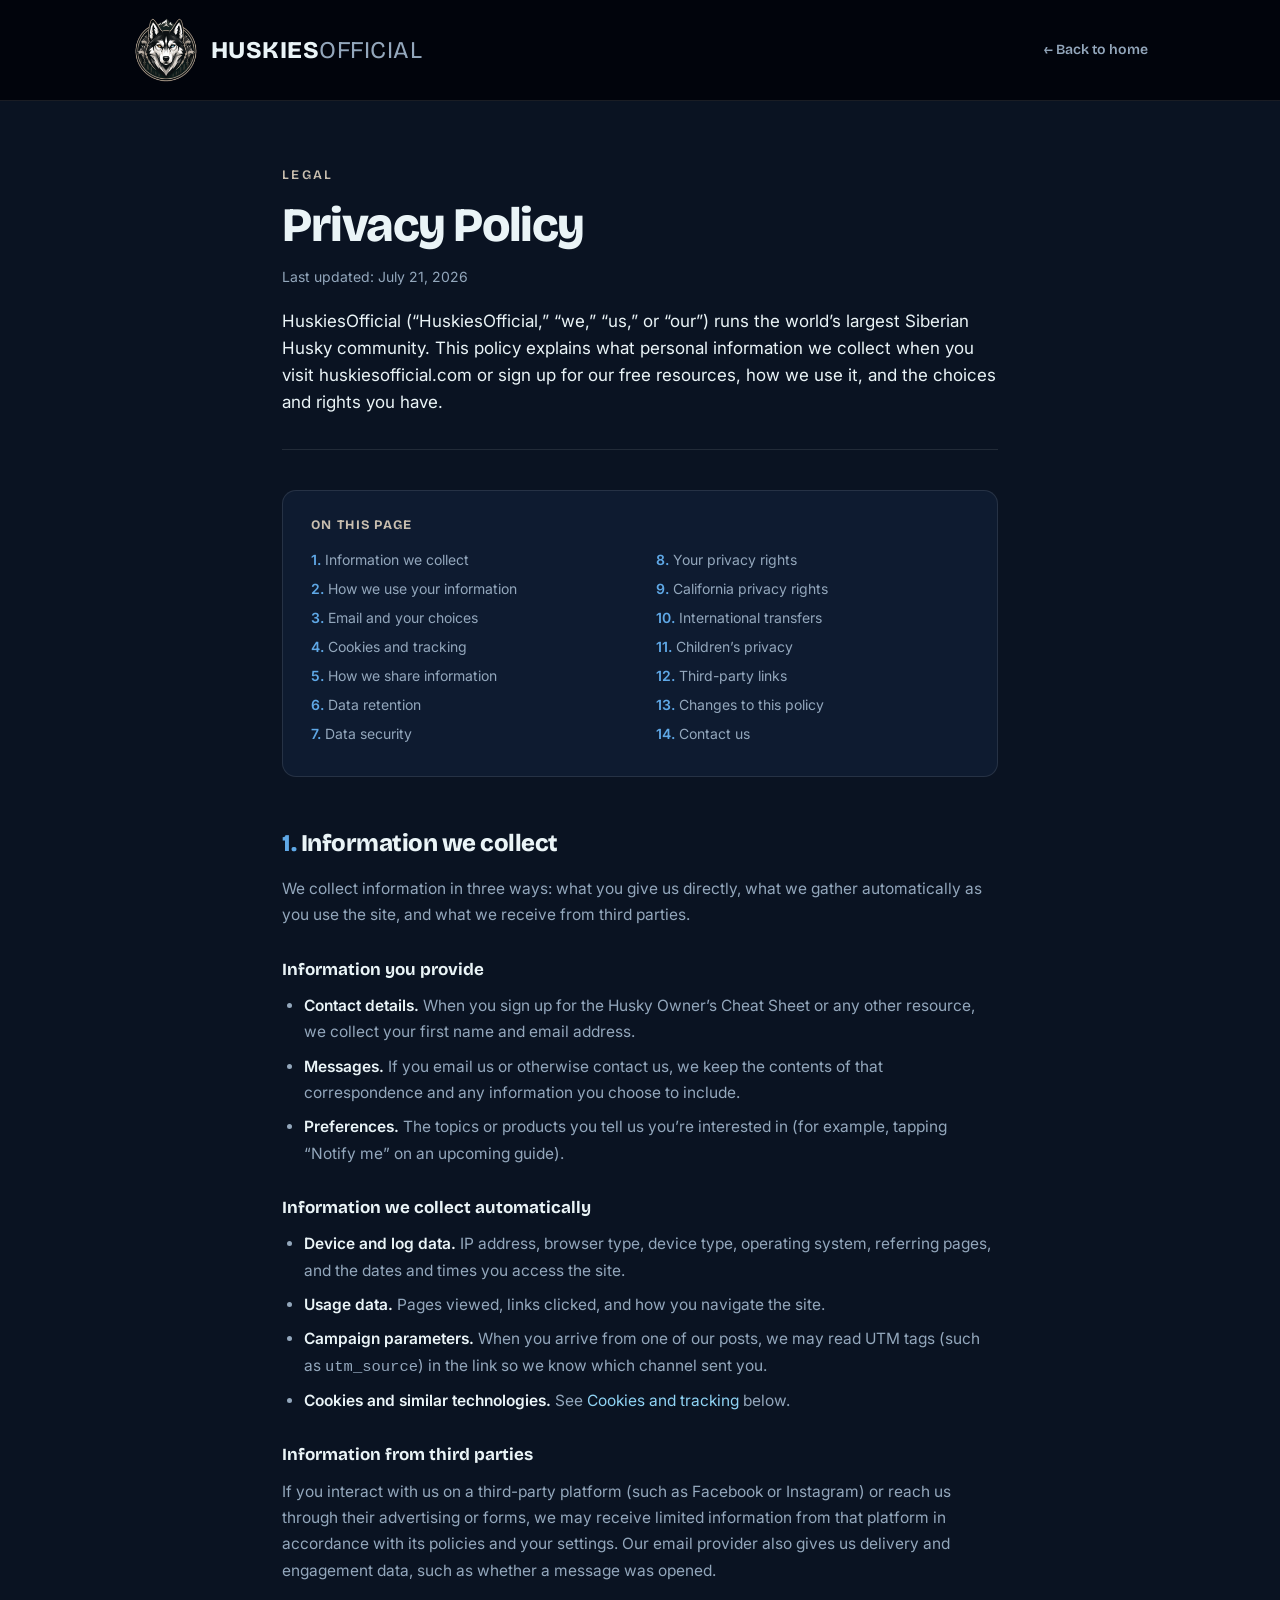
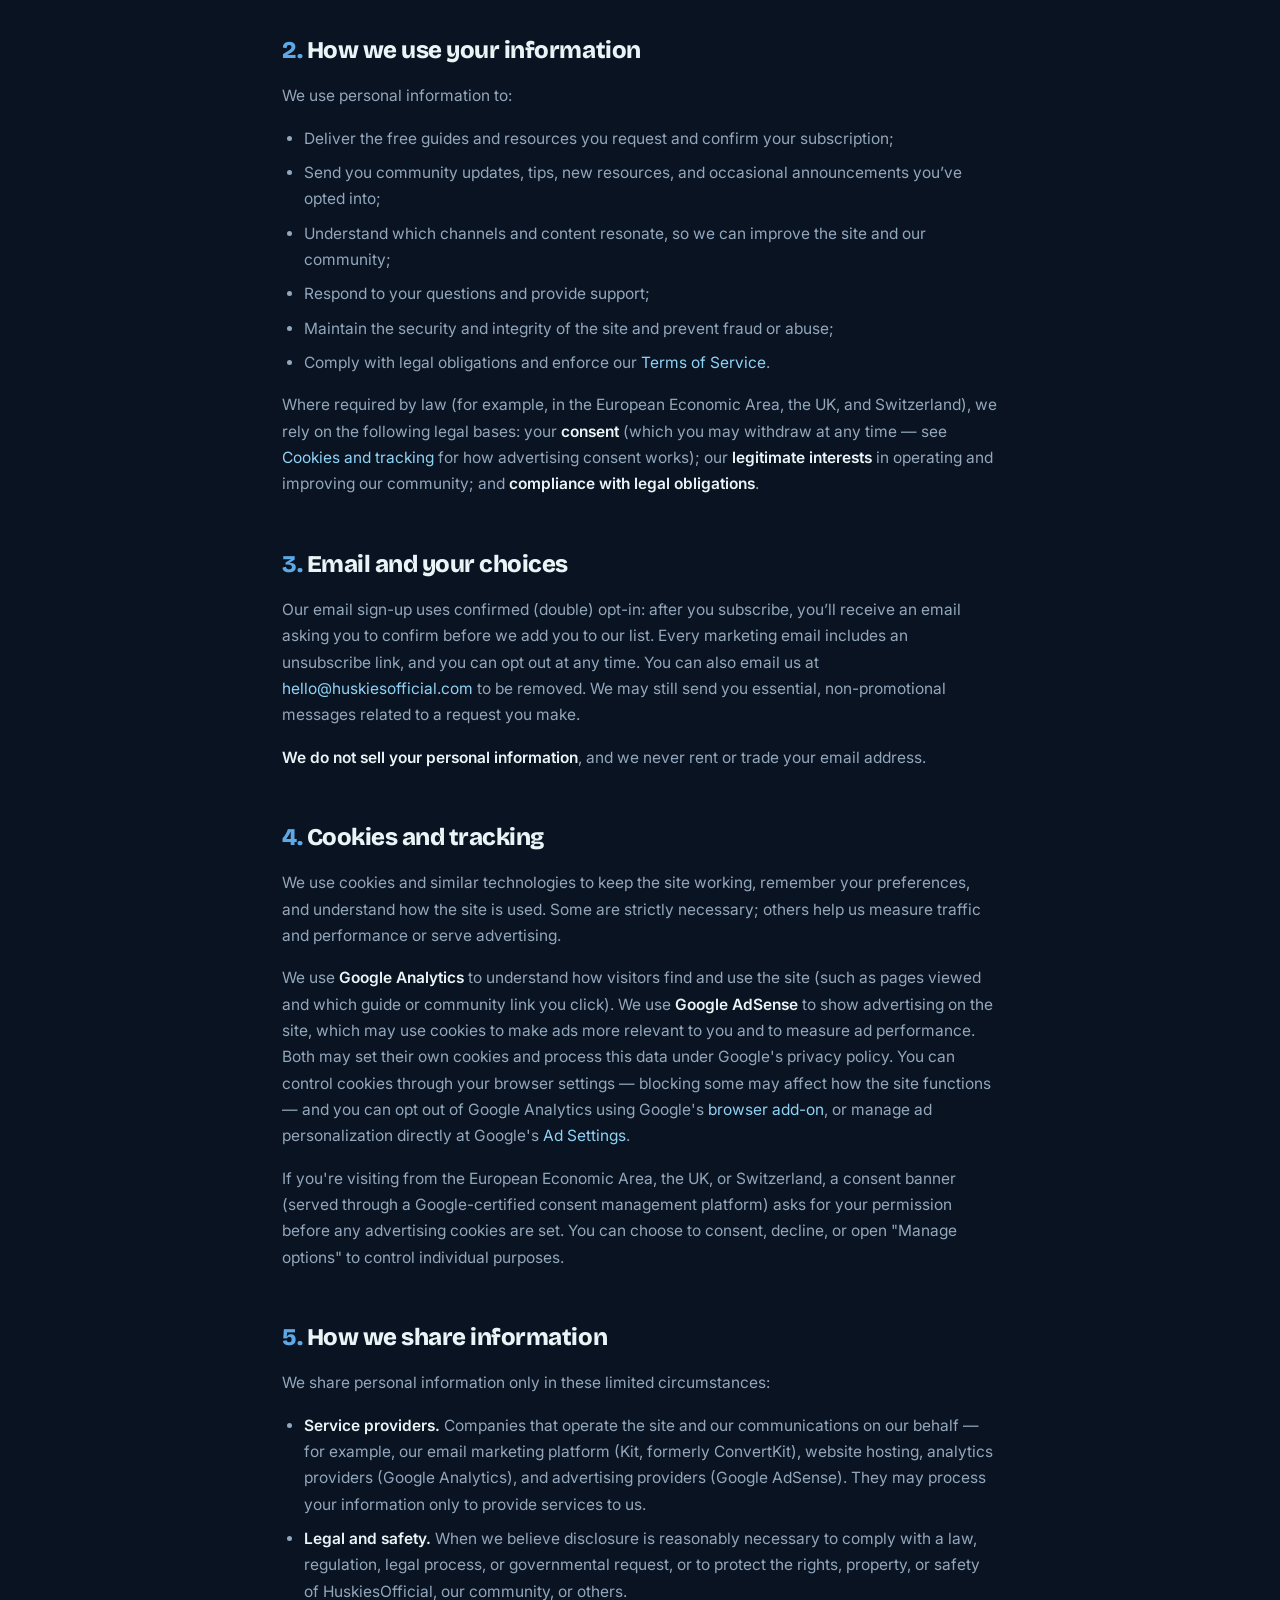
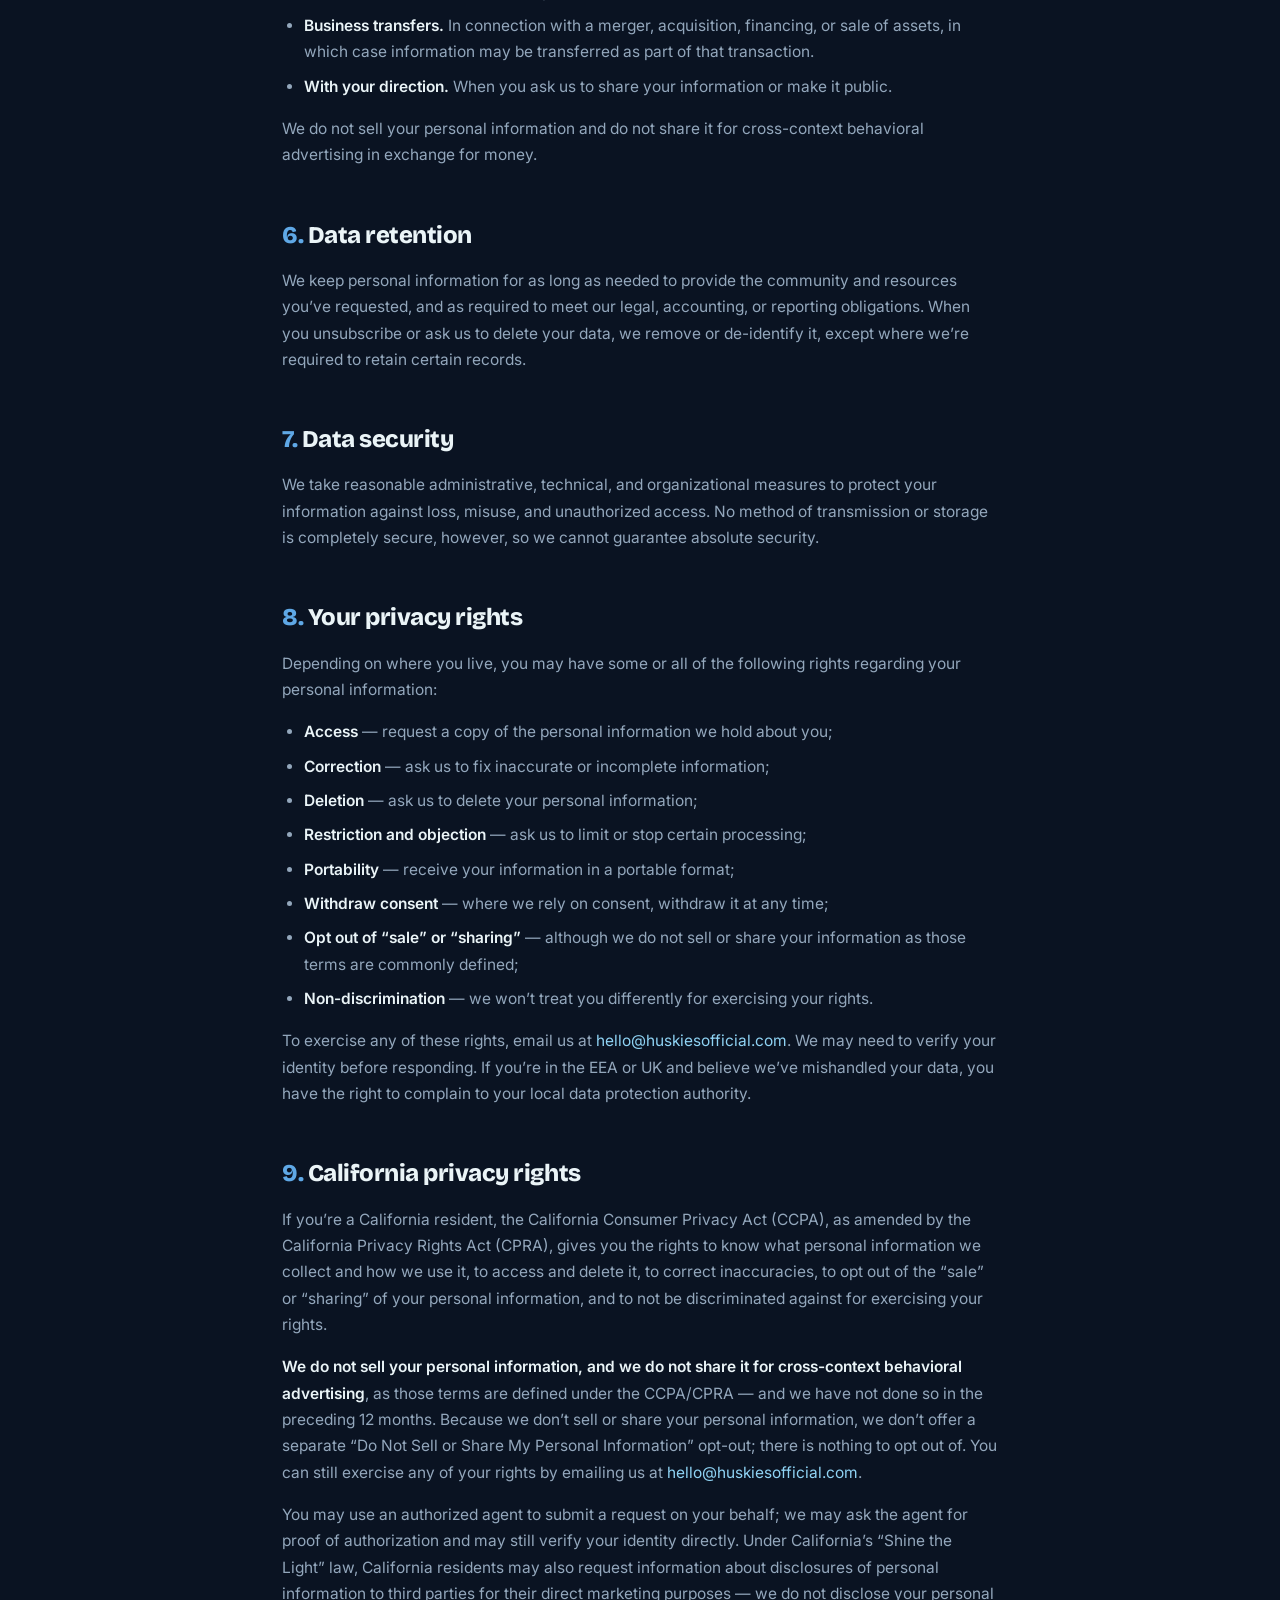
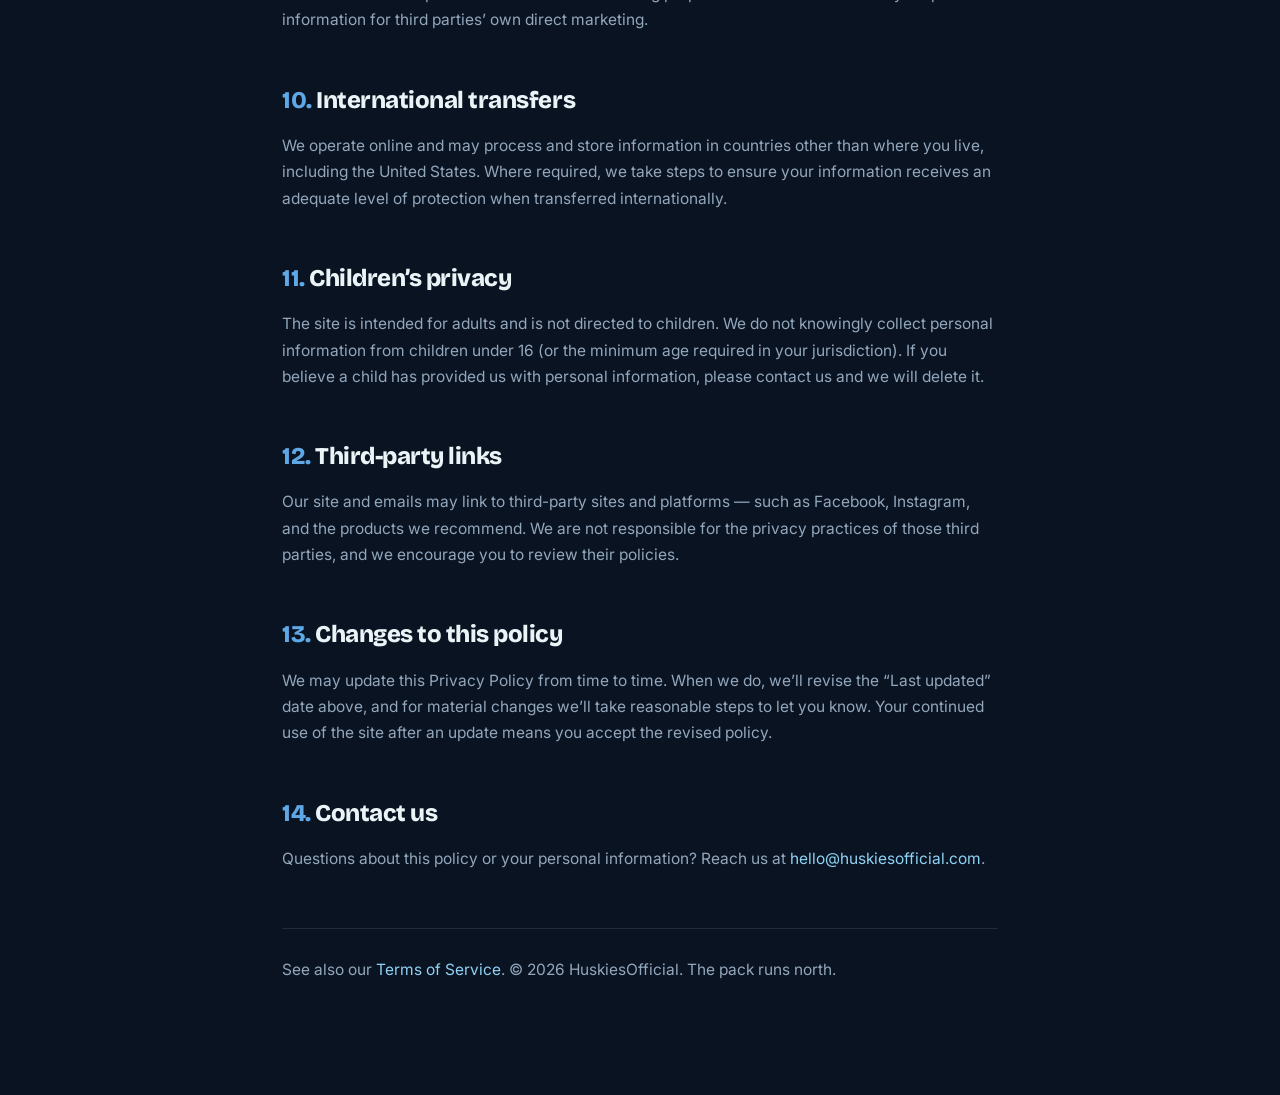
==== commit 688f154e: "Update Privacy Policy for AdSense and the EEA/UK/CH consent banner - Document Google AdSense as an a" ====
--- a/Privacy-Policy.html
+++ b/Privacy-Policy.html
@@ -9,6 +9,8 @@
   gtag('js', new Date());
   gtag('config', 'G-TGG1J96M3M');
 </script>
+<script async src="https://pagead2.googlesyndication.com/pagead/js/adsbygoogle.js?client=ca-pub-5479566920531745"
+     crossorigin="anonymous"></script>
 <meta charset="UTF-8" />
 <meta name="viewport" content="width=device-width, initial-scale=1.0" />
 <title>Privacy Policy — HuskiesOfficial</title>
@@ -34,7 +36,7 @@
   <div class="legal-head">
     <span class="eyebrow">Legal</span>
     <h1>Privacy Policy</h1>
-    <p class="updated">Last updated: July 19, 2026</p>
+    <p class="updated">Last updated: July 21, 2026</p>
     <p class="lede">HuskiesOfficial (“HuskiesOfficial,” “we,” “us,” or “our”) runs the world’s largest Siberian Husky community. This policy explains what personal information we collect when you visit huskiesofficial.com or sign up for our free resources, how we use it, and the choices and rights you have.</p>
   </div>
 
@@ -87,19 +89,21 @@
       <li>Maintain the security and integrity of the site and prevent fraud or abuse;</li>
       <li>Comply with legal obligations and enforce our <a href="Terms-of-Service.html">Terms of Service</a>.</li>
     </ul>
-    <p>Where required by law (for example, in the European Economic Area and the UK), we rely on the following legal bases: your <strong>consent</strong> (which you may withdraw at any time); our <strong>legitimate interests</strong> in operating and improving our community; and <strong>compliance with legal obligations</strong>.</p>
+    <p>Where required by law (for example, in the European Economic Area, the UK, and Switzerland), we rely on the following legal bases: your <strong>consent</strong> (which you may withdraw at any time — see <a href="#cookies">Cookies and tracking</a> for how advertising consent works); our <strong>legitimate interests</strong> in operating and improving our community; and <strong>compliance with legal obligations</strong>.</p>
 
     <h2 id="email">Email and your choices</h2>
     <p>Our email sign-up uses confirmed (double) opt-in: after you subscribe, you’ll receive an email asking you to confirm before we add you to our list. Every marketing email includes an unsubscribe link, and you can opt out at any time. You can also email us at <a href="mailto:hello@huskiesofficial.com">hello@huskiesofficial.com</a> to be removed. We may still send you essential, non-promotional messages related to a request you make.</p>
     <p><strong>We do not sell your personal information</strong>, and we never rent or trade your email address.</p>
 
     <h2 id="cookies">Cookies and tracking</h2>
-    <p>We use cookies and similar technologies to keep the site working, remember your preferences, and understand how the site is used. Some are strictly necessary; others help us measure traffic and performance. We use Google Analytics to understand how visitors find and use the site (such as pages viewed and which guide or community link you click) — Google may set its own cookies and process this data under its own privacy policy. You can control cookies through your browser settings — blocking some may affect how the site functions, and you can opt out of Google Analytics using Google's <a href="https://tools.google.com/dlpage/gaoptout" target="_blank" rel="noopener">browser add-on</a>.</p>
+    <p>We use cookies and similar technologies to keep the site working, remember your preferences, and understand how the site is used. Some are strictly necessary; others help us measure traffic and performance or serve advertising.</p>
+    <p>We use <strong>Google Analytics</strong> to understand how visitors find and use the site (such as pages viewed and which guide or community link you click). We use <strong>Google AdSense</strong> to show advertising on the site, which may use cookies to make ads more relevant to you and to measure ad performance. Both may set their own cookies and process this data under Google's privacy policy. You can control cookies through your browser settings — blocking some may affect how the site functions — and you can opt out of Google Analytics using Google's <a href="https://tools.google.com/dlpage/gaoptout" target="_blank" rel="noopener">browser add-on</a>, or manage ad personalization directly at Google's <a href="https://adssettings.google.com" target="_blank" rel="noopener">Ad Settings</a>.</p>
+    <p>If you're visiting from the European Economic Area, the UK, or Switzerland, a consent banner (served through a Google-certified consent management platform) asks for your permission before any advertising cookies are set. You can choose to consent, decline, or open "Manage options" to control individual purposes.</p>
 
     <h2 id="share">How we share information</h2>
     <p>We share personal information only in these limited circumstances:</p>
     <ul>
-      <li><strong>Service providers.</strong> Companies that operate the site and our communications on our behalf — for example, our email marketing platform (Kit, formerly ConvertKit), website hosting, and analytics providers (Google Analytics). They may process your information only to provide services to us.</li>
+      <li><strong>Service providers.</strong> Companies that operate the site and our communications on our behalf — for example, our email marketing platform (Kit, formerly ConvertKit), website hosting, analytics providers (Google Analytics), and advertising providers (Google AdSense). They may process your information only to provide services to us.</li>
       <li><strong>Legal and safety.</strong> When we believe disclosure is reasonably necessary to comply with a law, regulation, legal process, or governmental request, or to protect the rights, property, or safety of HuskiesOfficial, our community, or others.</li>
       <li><strong>Business transfers.</strong> In connection with a merger, acquisition, financing, or sale of assets, in which case information may be transferred as part of that transaction.</li>
       <li><strong>With your direction.</strong> When you ask us to share your information or make it public.</li>
